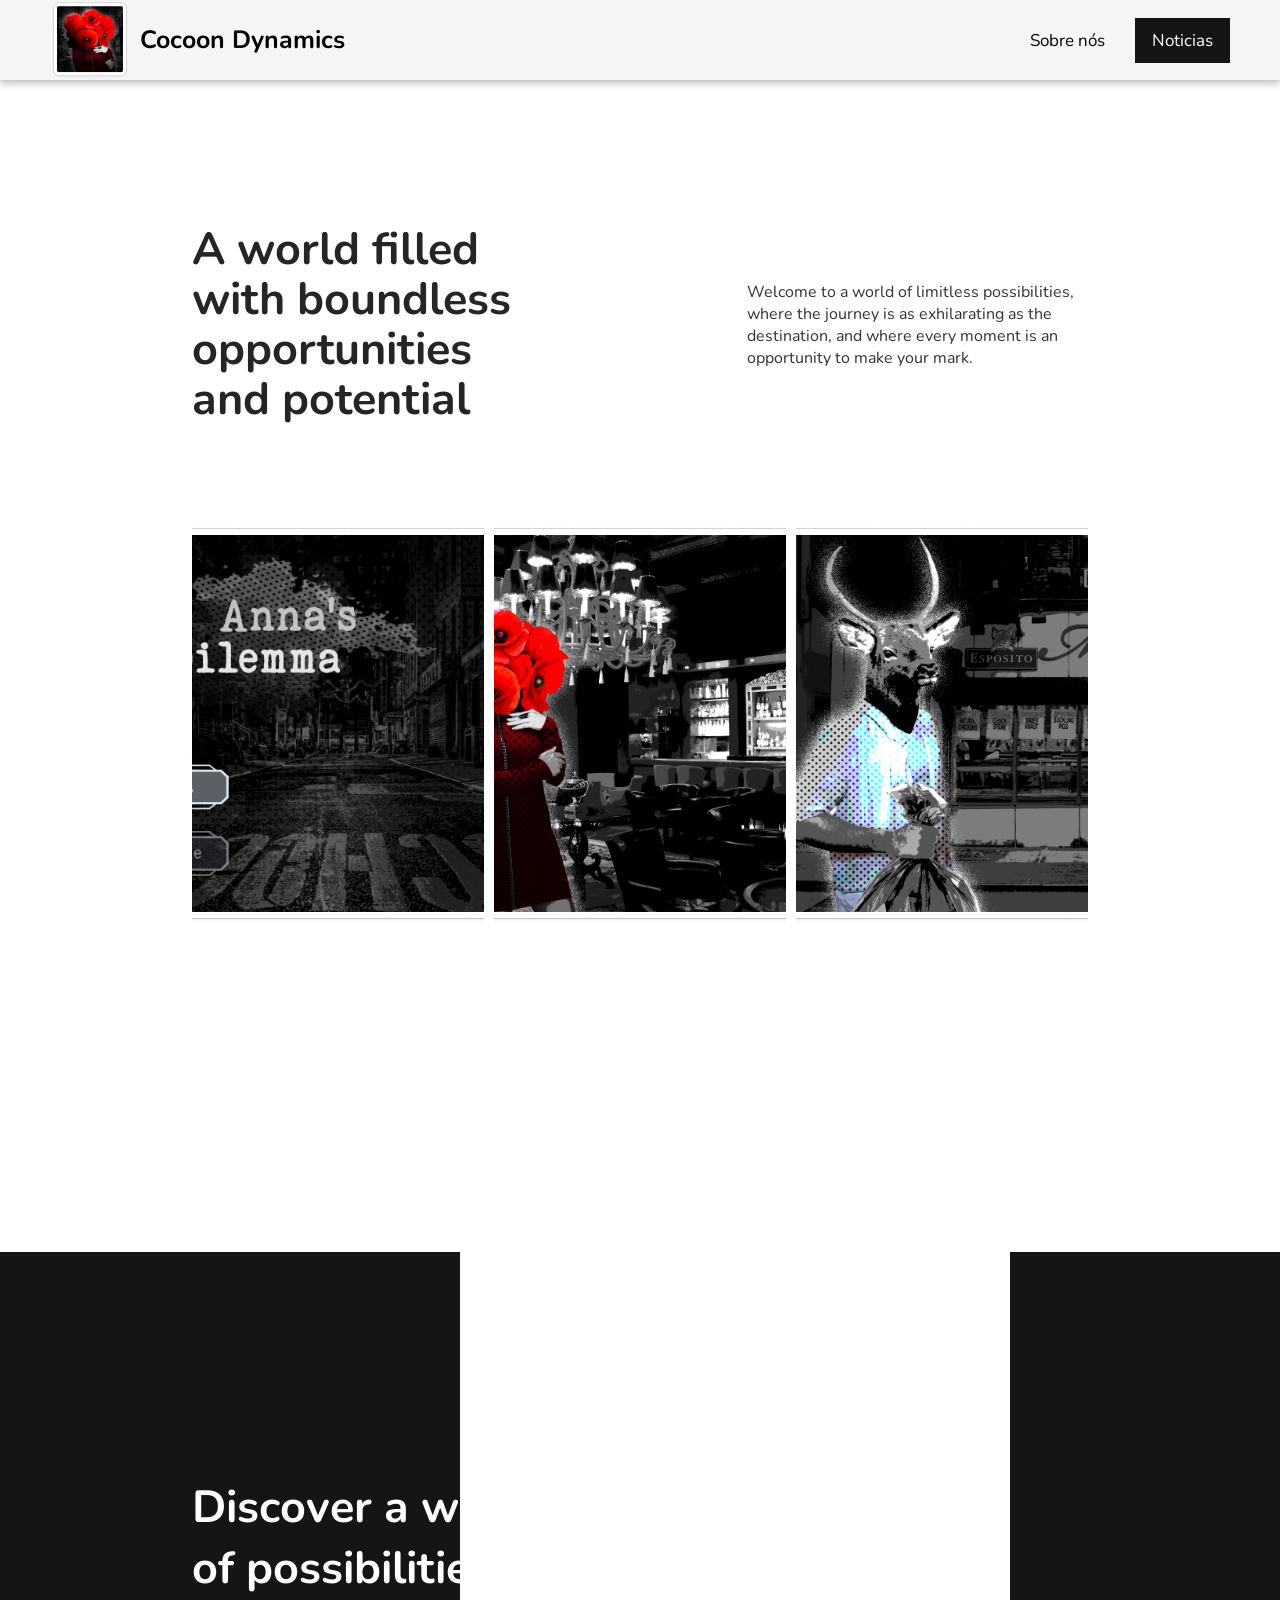
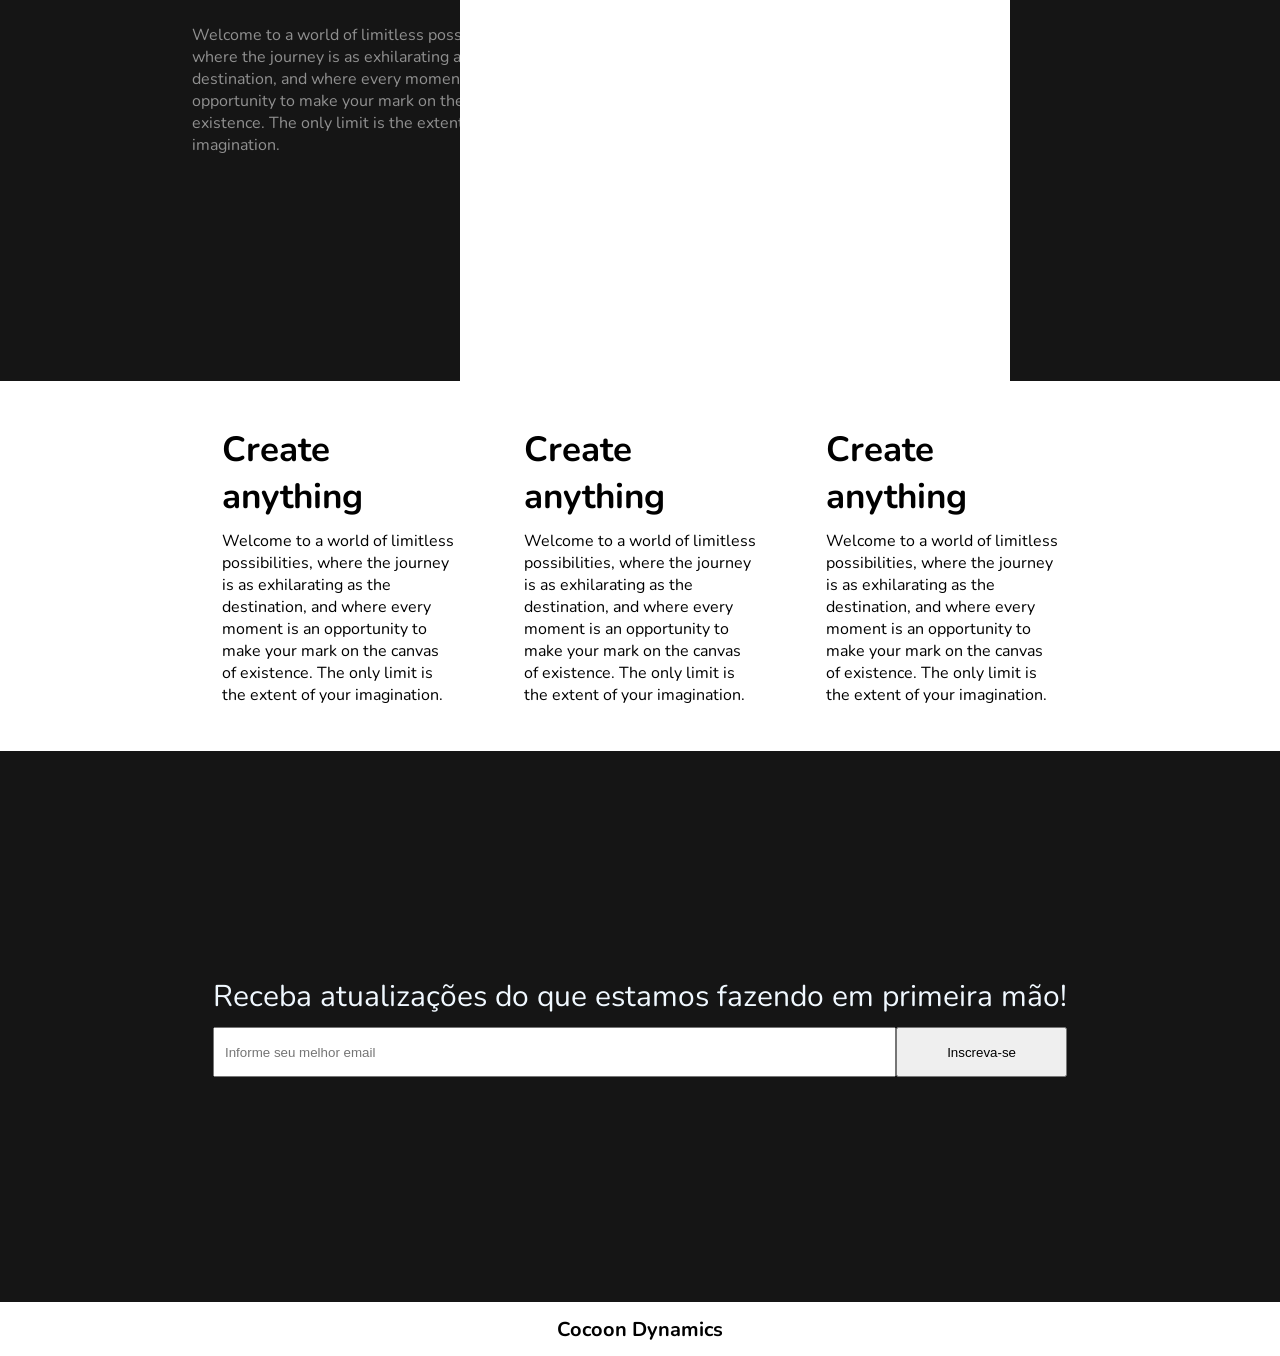
==== index.html @ f2ac5d4b "adicionando seções" ====
<!DOCTYPE html>
<html lang="pt-br">
<head>
    <meta charset="UTF-8">
    <meta name="viewport" content="width=device-width, initial-scale=1.0">
    <title>cocoon dynamics</title>
    <link rel="stylesheet" href="./assets/css/style.css">
</head>
<body>
    
    <nav class="menu">
        <div class="menu-content">
            <div class="content-logo">
                <img src="./assets/img/Startups (1).png" alt="">
                <a href="#intro"><h1 style="font-size: 2.5rem;">Cocoon Dynamics</h1></a>
            </div>

            <ul>
                <a href="#about"><li>Sobre nós</li></a>
                <a href="#news" class="bt-menu-contact"><li>Noticias</li></a>
            </ul>
        </div>
    </nav>

    <section id="intro" class="section main-bg">
        <div class="main-content">
            <div class="intro-text-content">
                <h2>A world filled with boundless opportunities and potential</h2>
                <p>Welcome to a world of limitless possibilities, where the journey is as exhilarating as the destination, and where every moment is an opportunity to make your mark.</p>
            </div>
            <div class="grid-intro">
                <div class="img-column">
                    <img src="./assets/img/Startups (2).png" alt="">
                </div>
                <div class="img-column">
                    <img src="./assets/img/Startups (3).png" alt="">
                </div>
                <div class="img-column">
                    <img src="./assets/img/Startups (4).png" alt="">
                </div>
            </div>
        </div>
    </section>

    <section id="about" class="section secondary-bg" style="position: relative;">
        <div class="main-content">
            <div class="grid-about">
                <div class="about-text">
                    <h2>Discover a world of possibilities</h2>
                    <p>Welcome to a world of limitless possibilities, where the journey is as exhilarating as the destination, and where every moment is an opportunity to make your mark on the canvas of existence. The only limit is the extent of your imagination.</p>
                </div>
                <div class="about-img">
                </div>
            </div>
        </div>
    </section>

    <section id="about2" class="section main-bg">
        <div class="content">
            <div class="grid-intro">
                <div>
                    <h3>Create anything</h3>
                    <p>Welcome to a world of limitless possibilities, where the journey is as exhilarating as the destination, and where every moment is an opportunity to make your mark on the canvas of existence. The only limit is the extent of your imagination.</p>
                </div>
                <div>
                    <h3>Create anything</h3>
                    <p>Welcome to a world of limitless possibilities, where the journey is as exhilarating as the destination, and where every moment is an opportunity to make your mark on the canvas of existence. The only limit is the extent of your imagination.</p>
                </div>
                <div>
                    <h3>Create anything</h3>
                    <p>Welcome to a world of limitless possibilities, where the journey is as exhilarating as the destination, and where every moment is an opportunity to make your mark on the canvas of existence. The only limit is the extent of your imagination.</p>
                </div>
            </div>
        </div>
    </section>

    <section id="news" class="section secondary-bg">
        <div class="main-content">
            <div class="news-content">
                <div>
                    <form action="#">
                        <label for="email">Receba atualizações do que estamos fazendo em primeira mão!</label>
                        <div>
                            <input type="email" name="email" id="email" placeholder="Informe seu melhor email">
                            <input type="submit" value="Inscreva-se">
                        </div>
                    </form>
                </div>
            </div>
        </div>
    </section>

    <footer class="footer">
        <div class="footer-content">
            <h3>Cocoon Dynamics</h3>
        </div>
    </footer>
</body>
</html>
---- assets/css/style.css ----
@import url('https://fonts.googleapis.com/css2?family=Nunito:ital,wght@0,200..1000;1,200..1000&display=swap');

* {
    margin: 0;
    padding: 0;
    box-sizing: border-box;
}

html {
    font-size: 62.5%;
    scroll-behavior: smooth;
}

li {
    list-style: none;
}

h1, h2, h3, p, li {
    font-family: "Nunito", sans-serif;
}

h1 {
    font-size: 5.5rem;
}

h2 {
    font-size: 4.5rem;
}

h3 {
    font-size: 3.5rem;;
}

p {
    font-size: 1.6rem;
}

a {
    color: inherit;
    text-decoration: none;
}

.menu {
    background: rgba(245, 245, 245, 0.97);
    position: fixed;
    width: 100%;
    box-shadow: 0 0 1rem 0.1rem rgb(155, 155, 155);
    z-index: 1;
}

.menu-content {
    display: flex;
    justify-content: space-between;
    align-items: center;
    padding: 4rem 5rem;
    height: 6rem;
    font-size: 2rem;
}

.menu-content ul {
    display: flex;
    justify-content: space-between;
    align-items: center;
    gap: 30px;
    font-size: 1.7rem;
}

.menu-content .bt-menu-contact {
    background: #151515;
    color: white;
    width: 9.5rem;
    height: 4.5rem;
    display: flex;
    justify-content: center;
    align-items: center;
}

.menu-content a {
    transition: ease-in-out 100ms;
}

.menu-content a:hover {
    opacity: 0.4;
}

.content-logo {
    display: flex;
    justify-content: center;
    align-items: center;
}

.content-logo img {
    position: absolute;
    left: 0;
    width: 18rem;
    height: auto;
    object-fit: cover;
}

.content-logo a {
    margin-left: 9rem;
}

.section {
    min-width: 100vh;
}

.main-content {
    max-width: 70%;
    margin: 0 auto;
    padding: 25vh 0;
}

.main-bg h1,
.main-bg h2,
.main-bg h3,
.main-bg p {
    color: black;
}

.secondary-bg {
    background: #151515;
}

.secondary-bg h1,
.secondary-bg h2,
.secondary-bg h3 {
    color: white;
}


.intro-text-content {
    display: flex;
    max-width: 100%;
    gap: 21%;
    align-items: center;
}

.intro-text-content h2 {
    max-width: 65rem;
    color: #252525;
    line-height: 5rem;
}

.intro-text-content p {
    padding-left: 2rem;
    max-width: 43rem;
    color: rgb(50, 50, 50);
}

.grid-intro {
    display: grid;
    grid-template-columns: 1fr 1fr 1fr;
    gap: 1rem;
}

.grid-intro .img-column {
    width: 100%;
    height: auto;
}

.grid-intro .img-column img {
    max-width: 100%;
    min-height: 60rem;
    max-height: 60rem;
    object-fit: cover;
}

.grid-about {
    gap: 21%;
    display: grid;
    grid-template-columns: 1fr 1fr;
    height: 100%;
}

.main-content {
    height: 100%;
}

.about-text p {
    padding-top: 2.5rem;
    color: #909090;
}

.about-img {
    background: #fff url('/landing-page/assets/img/Startups\ \(5\).png');
    background-position: -36rem -35rem;
    right: 27rem;
    top: 0;
    position: absolute;
    width: 55rem;
    height: 100%;
}

.about-img img {
    min-width: 100%;
    max-width: 100%;
    min-height: 100%;
    max-height: 100%;
    object-fit: cover;
}

.content {
    max-width: 70%;
    margin: 0 auto;
    padding: 5vh 0;
}

.content .grid-intro div {
    padding: 0 3rem;
}

.content .grid-intro div h3 {
    padding-bottom: 1rem;
}

.news-content {
    display: flex;
    flex-direction: column;
    align-items: center;
}

.news-content div {
    display: flex;
    flex-direction: column;
}

.news-content label {
    font-size: 3rem;
    color: aliceblue;
    font-family: "Nunito", sans-serif;
}

.news-content div div {
    display: flex;
    flex-direction: row;
    margin-top: 1rem;
}

.news-content div div input[type="submit"] {
    width: 20%;
    cursor: pointer;
}

.news-content input {
    width: 80%;
    height: 5rem;
    outline: none;
    padding: 0 1rem;
}

.footer {
    height: 6vh;
}

.footer-content {
    display: flex;
    justify-content: center;
    align-items: center;
    height: 100%;
}

.footer-content h3 {
    font-size: 2rem;
}
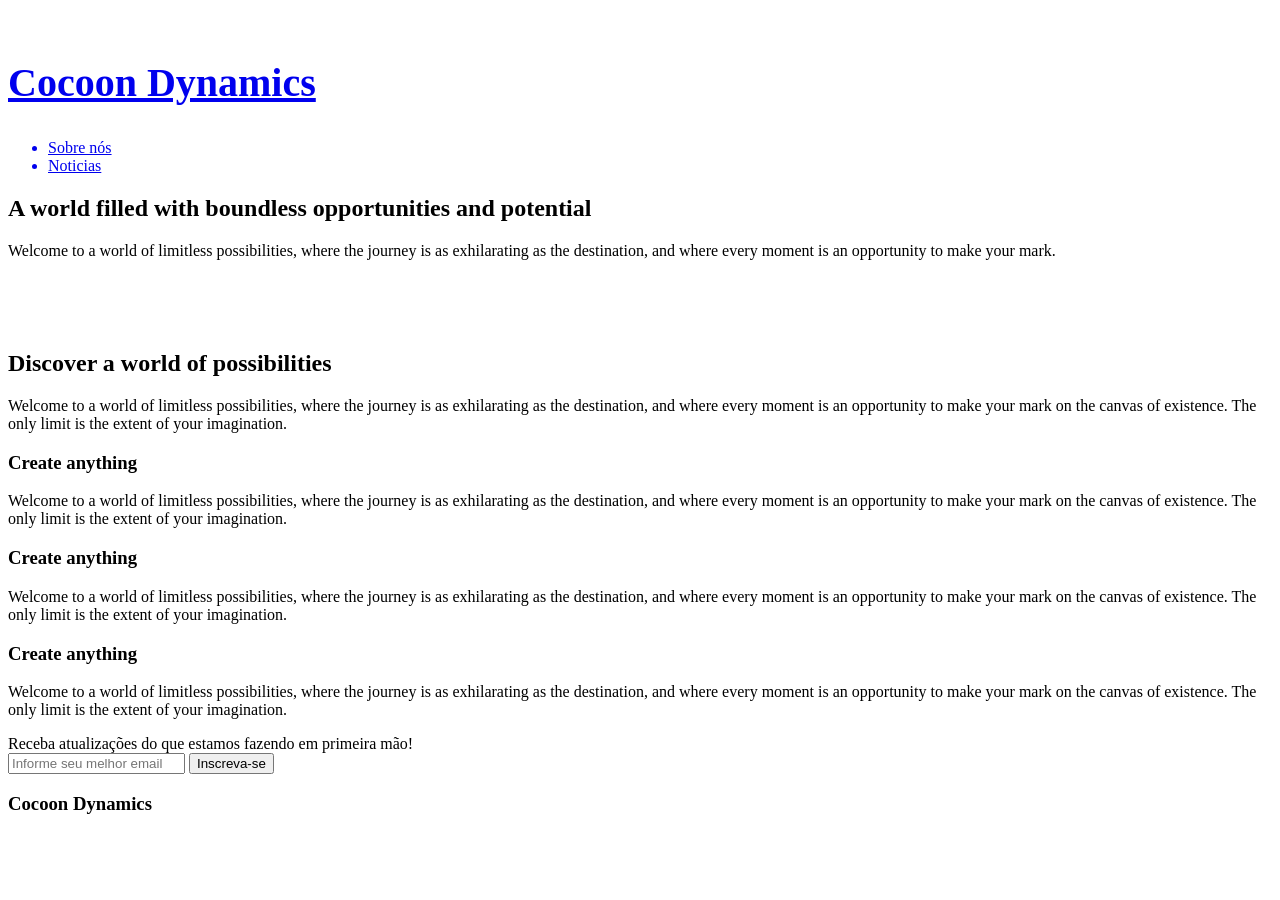
==== commit bfb9e33a: "alterando nomes possivelmentes resultantes de bug" ====
--- a/index.html
+++ b/index.html
@@ -4,14 +4,14 @@
     <meta charset="UTF-8">
     <meta name="viewport" content="width=device-width, initial-scale=1.0">
     <title>cocoon dynamics</title>
-    <link rel="stylesheet" href="./assets/css/style.css">
+    <link rel="stylesheet" href="/landing-page/assets/css/style.css">
 </head>
 <body>
     
     <nav class="menu">
         <div class="menu-content">
             <div class="content-logo">
-                <img src="./assets/img/Startups (1).png" alt="">
+                <img src="/landing-page/assets/img/Startups1.png" alt="">
                 <a href="#intro"><h1 style="font-size: 2.5rem;">Cocoon Dynamics</h1></a>
             </div>
 
@@ -30,13 +30,13 @@
             </div>
             <div class="grid-intro">
                 <div class="img-column">
-                    <img src="./assets/img/Startups (2).png" alt="">
+                    <img src="/landing-page/assets/img/Startups2.png" alt="">
                 </div>
                 <div class="img-column">
-                    <img src="./assets/img/Startups (3).png" alt="">
+                    <img src="/landing-page/assets/img/Startups3.png" alt="">
                 </div>
                 <div class="img-column">
-                    <img src="./assets/img/Startups (4).png" alt="">
+                    <img src="/landing-page/assets/img/Startups4.png" alt="">
                 </div>
             </div>
         </div>
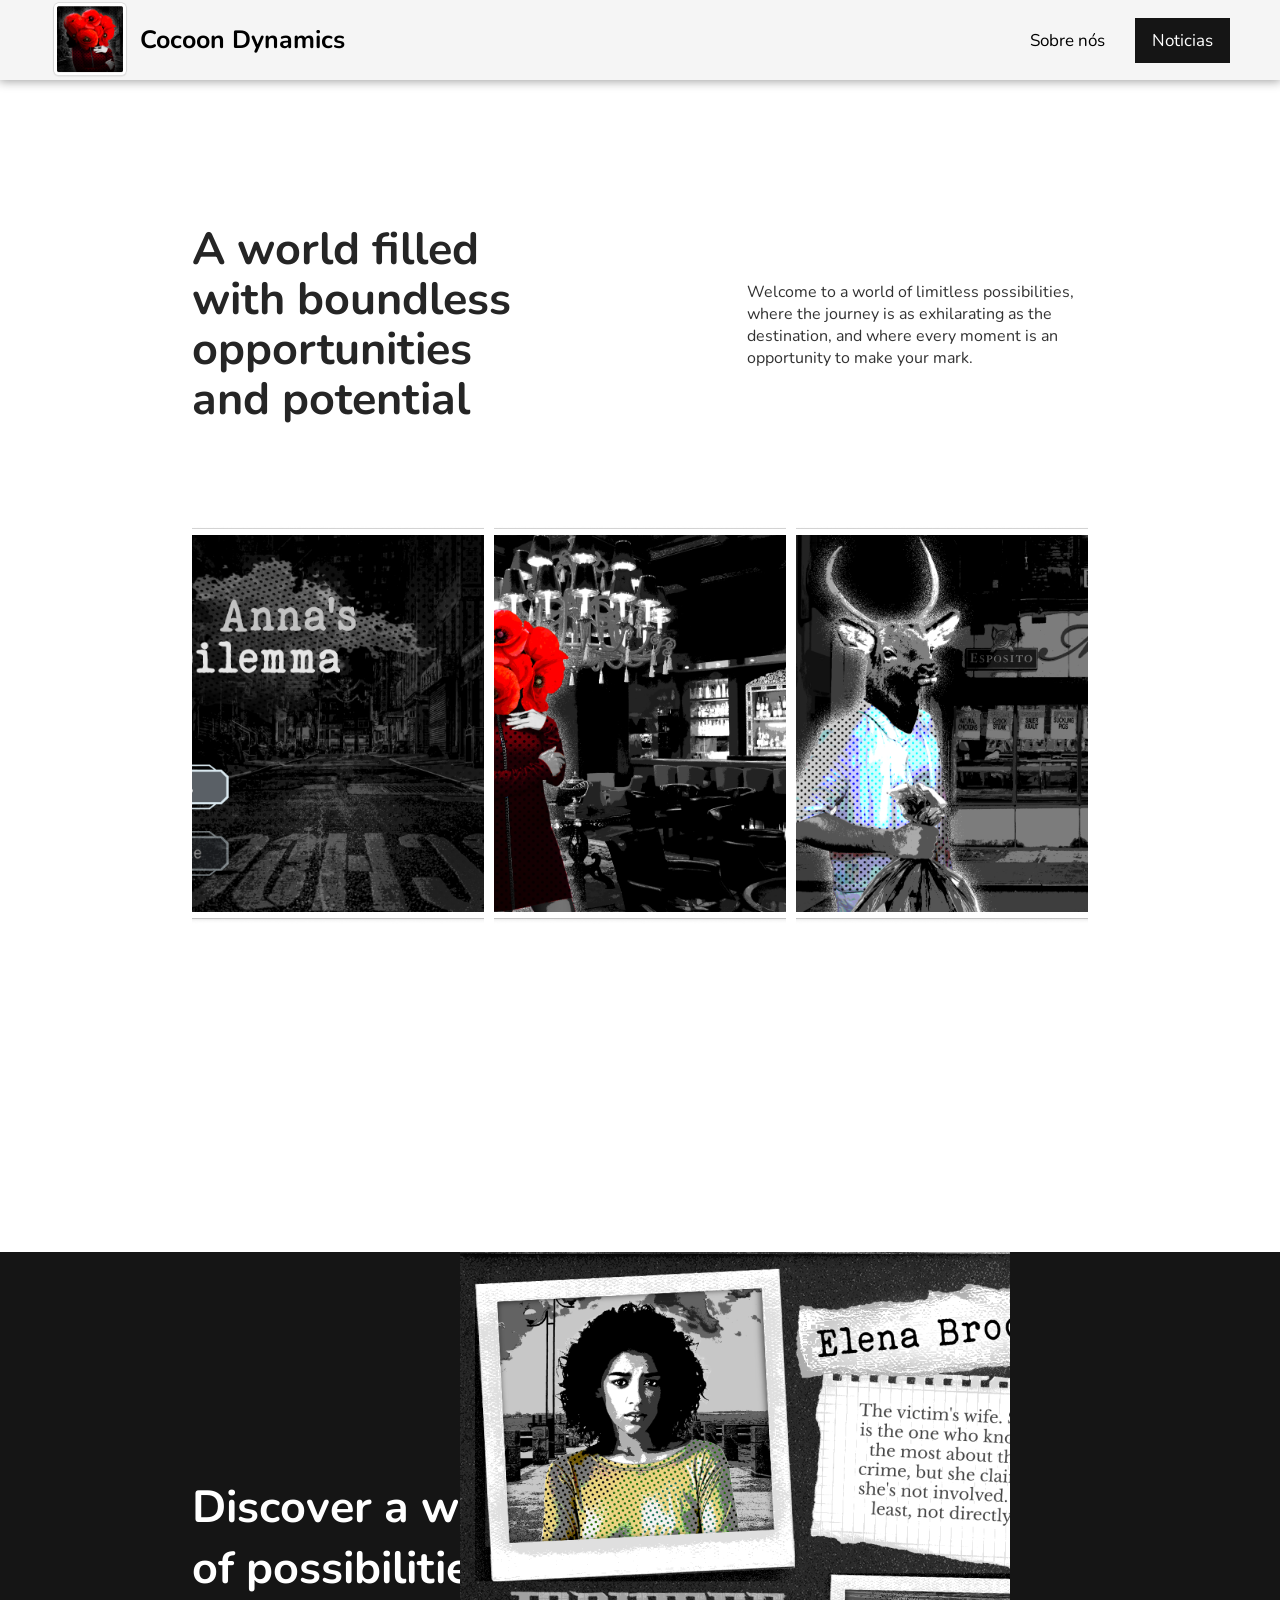
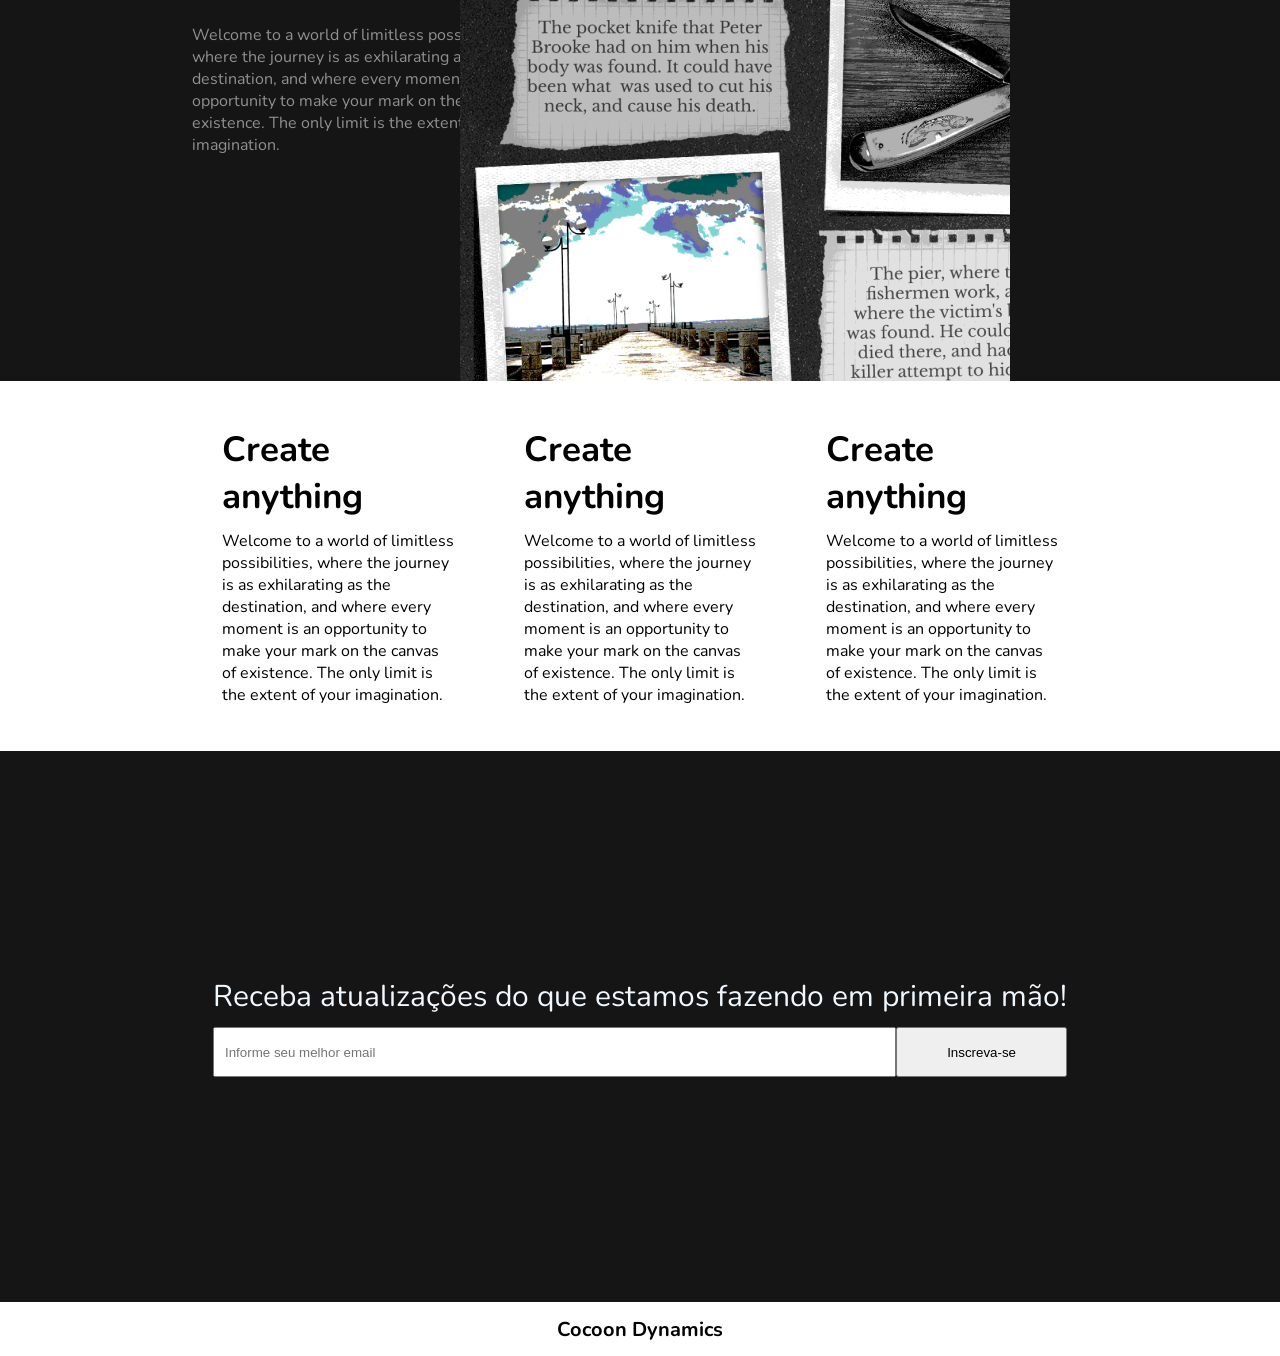
==== commit 56a71231: "ajustando nomes" ====
--- a/index.html
+++ b/index.html
@@ -4,14 +4,14 @@
     <meta charset="UTF-8">
     <meta name="viewport" content="width=device-width, initial-scale=1.0">
     <title>cocoon dynamics</title>
-    <link rel="stylesheet" href="/landing-page/assets/css/style.css">
+    <link rel="stylesheet" href="./assets/css/style.css">
 </head>
 <body>
     
     <nav class="menu">
         <div class="menu-content">
             <div class="content-logo">
-                <img src="/landing-page/assets/img/Startups1.png" alt="">
+                <img src="./assets/img/Startups1.png" alt="">
                 <a href="#intro"><h1 style="font-size: 2.5rem;">Cocoon Dynamics</h1></a>
             </div>
 
@@ -30,13 +30,13 @@
             </div>
             <div class="grid-intro">
                 <div class="img-column">
-                    <img src="/landing-page/assets/img/Startups2.png" alt="">
+                    <img src="./assets/img/Startups2.png" alt="">
                 </div>
                 <div class="img-column">
-                    <img src="/landing-page/assets/img/Startups3.png" alt="">
+                    <img src="./assets/img/Startups3.png" alt="">
                 </div>
                 <div class="img-column">
-                    <img src="/landing-page/assets/img/Startups4.png" alt="">
+                    <img src="./assets/img/Startups4.png" alt="">
                 </div>
             </div>
         </div>
--- a/assets/css/style.css
+++ b/assets/css/style.css
@@ -0,0 +1,265 @@
+@import url('https://fonts.googleapis.com/css2?family=Nunito:ital,wght@0,200..1000;1,200..1000&display=swap');
+
+* {
+    margin: 0;
+    padding: 0;
+    box-sizing: border-box;
+}
+
+html {
+    font-size: 62.5%;
+    scroll-behavior: smooth;
+}
+
+li {
+    list-style: none;
+}
+
+h1, h2, h3, p, li {
+    font-family: "Nunito", sans-serif;
+}
+
+h1 {
+    font-size: 5.5rem;
+}
+
+h2 {
+    font-size: 4.5rem;
+}
+
+h3 {
+    font-size: 3.5rem;;
+}
+
+p {
+    font-size: 1.6rem;
+}
+
+a {
+    color: inherit;
+    text-decoration: none;
+}
+
+.menu {
+    background: rgba(245, 245, 245, 0.97);
+    position: fixed;
+    width: 100%;
+    box-shadow: 0 0 1rem 0.1rem rgb(155, 155, 155);
+    z-index: 1;
+}
+
+.menu-content {
+    display: flex;
+    justify-content: space-between;
+    align-items: center;
+    padding: 4rem 5rem;
+    height: 6rem;
+    font-size: 2rem;
+}
+
+.menu-content ul {
+    display: flex;
+    justify-content: space-between;
+    align-items: center;
+    gap: 30px;
+    font-size: 1.7rem;
+}
+
+.menu-content .bt-menu-contact {
+    background: #151515;
+    color: white;
+    width: 9.5rem;
+    height: 4.5rem;
+    display: flex;
+    justify-content: center;
+    align-items: center;
+}
+
+.menu-content a {
+    transition: ease-in-out 100ms;
+}
+
+.menu-content a:hover {
+    opacity: 0.4;
+}
+
+.content-logo {
+    display: flex;
+    justify-content: center;
+    align-items: center;
+}
+
+.content-logo img {
+    position: absolute;
+    left: 0;
+    width: 18rem;
+    height: auto;
+    object-fit: cover;
+}
+
+.content-logo a {
+    margin-left: 9rem;
+}
+
+.section {
+    min-width: 100vh;
+}
+
+.main-content {
+    max-width: 70%;
+    margin: 0 auto;
+    padding: 25vh 0;
+}
+
+.main-bg h1,
+.main-bg h2,
+.main-bg h3,
+.main-bg p {
+    color: black;
+}
+
+.secondary-bg {
+    background: #151515;
+}
+
+.secondary-bg h1,
+.secondary-bg h2,
+.secondary-bg h3 {
+    color: white;
+}
+
+
+.intro-text-content {
+    display: flex;
+    max-width: 100%;
+    gap: 21%;
+    align-items: center;
+}
+
+.intro-text-content h2 {
+    max-width: 65rem;
+    color: #252525;
+    line-height: 5rem;
+}
+
+.intro-text-content p {
+    padding-left: 2rem;
+    max-width: 43rem;
+    color: rgb(50, 50, 50);
+}
+
+.grid-intro {
+    display: grid;
+    grid-template-columns: 1fr 1fr 1fr;
+    gap: 1rem;
+}
+
+.grid-intro .img-column {
+    width: 100%;
+    height: auto;
+}
+
+.grid-intro .img-column img {
+    max-width: 100%;
+    min-height: 60rem;
+    max-height: 60rem;
+    object-fit: cover;
+}
+
+.grid-about {
+    gap: 21%;
+    display: grid;
+    grid-template-columns: 1fr 1fr;
+    height: 100%;
+}
+
+.main-content {
+    height: 100%;
+}
+
+.about-text p {
+    padding-top: 2.5rem;
+    color: #909090;
+}
+
+.about-img {
+    background: #fff url('../img/Startups5.png');
+    background-position: -36rem -35rem;
+    right: 27rem;
+    top: 0;
+    position: absolute;
+    width: 55rem;
+    height: 100%;
+}
+
+.about-img img {
+    min-width: 100%;
+    max-width: 100%;
+    min-height: 100%;
+    max-height: 100%;
+    object-fit: cover;
+}
+
+.content {
+    max-width: 70%;
+    margin: 0 auto;
+    padding: 5vh 0;
+}
+
+.content .grid-intro div {
+    padding: 0 3rem;
+}
+
+.content .grid-intro div h3 {
+    padding-bottom: 1rem;
+}
+
+.news-content {
+    display: flex;
+    flex-direction: column;
+    align-items: center;
+}
+
+.news-content div {
+    display: flex;
+    flex-direction: column;
+}
+
+.news-content label {
+    font-size: 3rem;
+    color: aliceblue;
+    font-family: "Nunito", sans-serif;
+}
+
+.news-content div div {
+    display: flex;
+    flex-direction: row;
+    margin-top: 1rem;
+}
+
+.news-content div div input[type="submit"] {
+    width: 20%;
+    cursor: pointer;
+}
+
+.news-content input {
+    width: 80%;
+    height: 5rem;
+    outline: none;
+    padding: 0 1rem;
+}
+
+.footer {
+    height: 6vh;
+}
+
+.footer-content {
+    display: flex;
+    justify-content: center;
+    align-items: center;
+    height: 100%;
+}
+
+.footer-content h3 {
+    font-size: 2rem;
+}
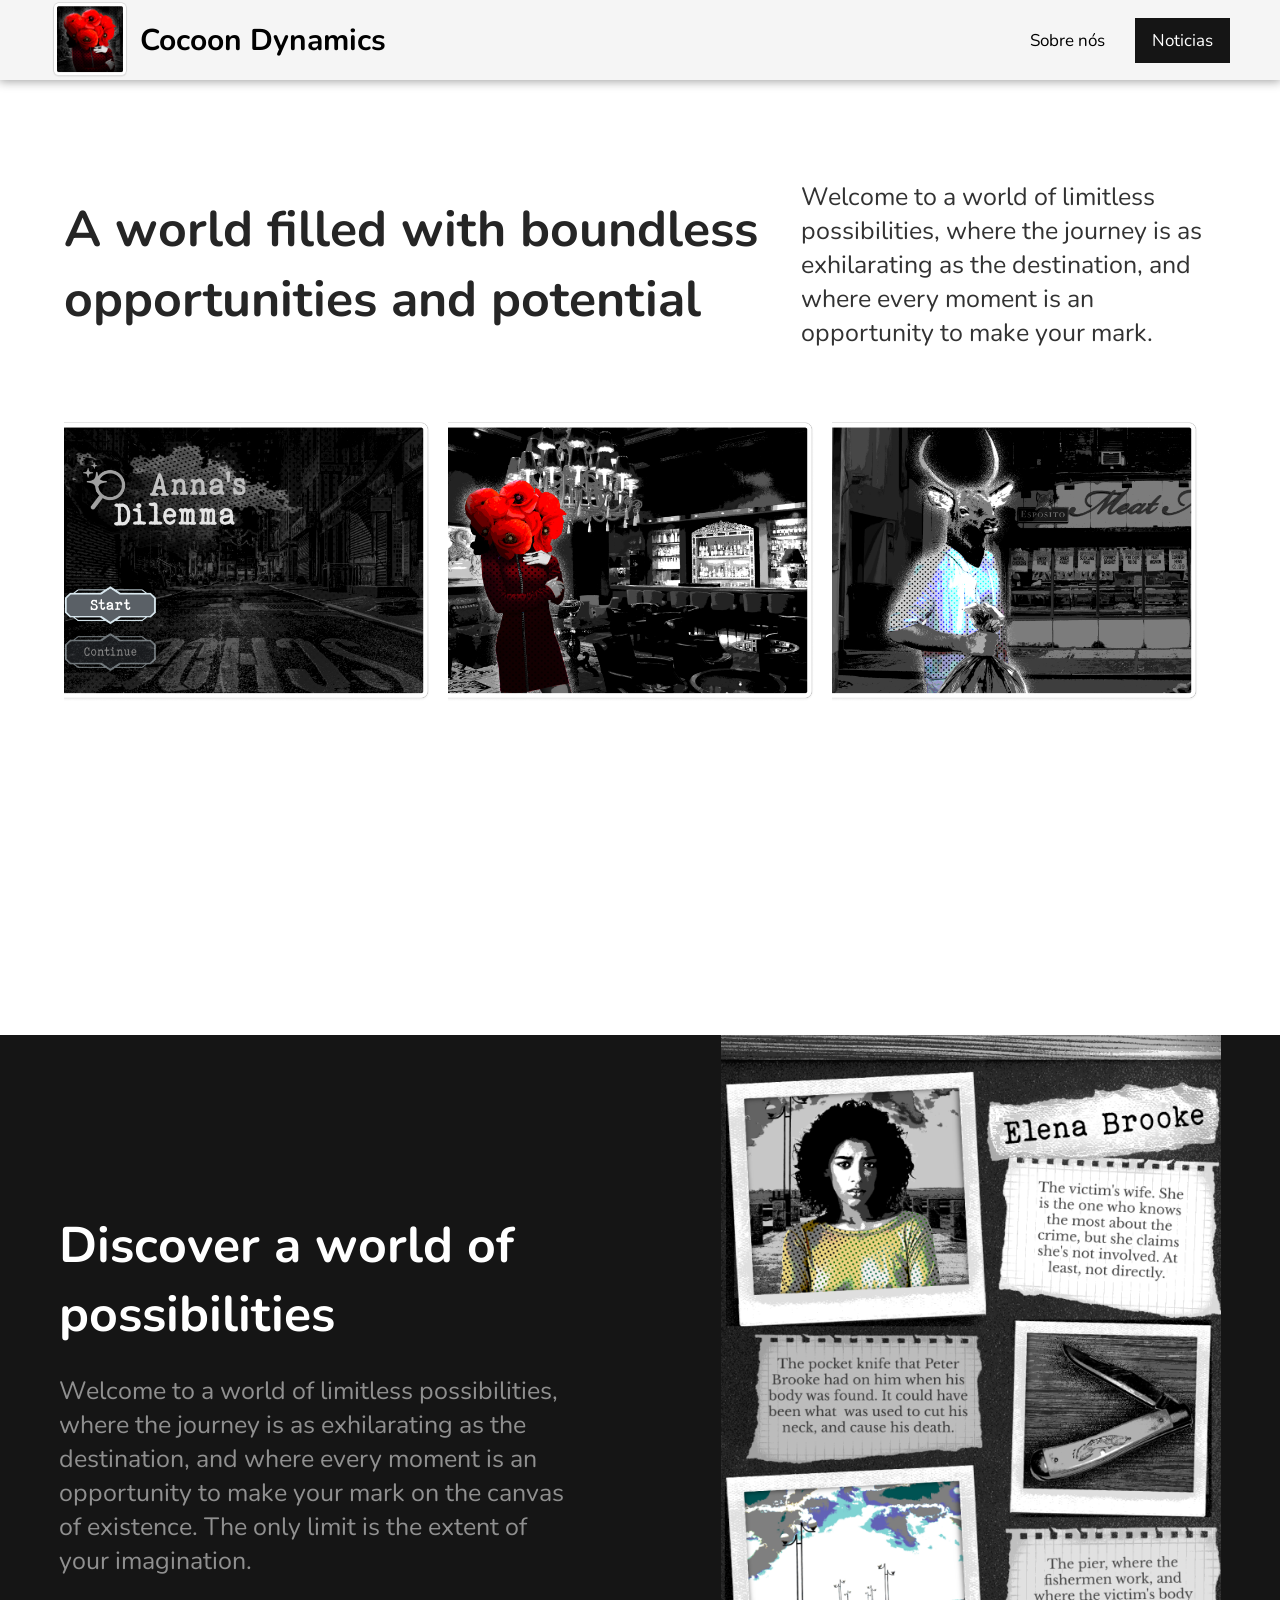
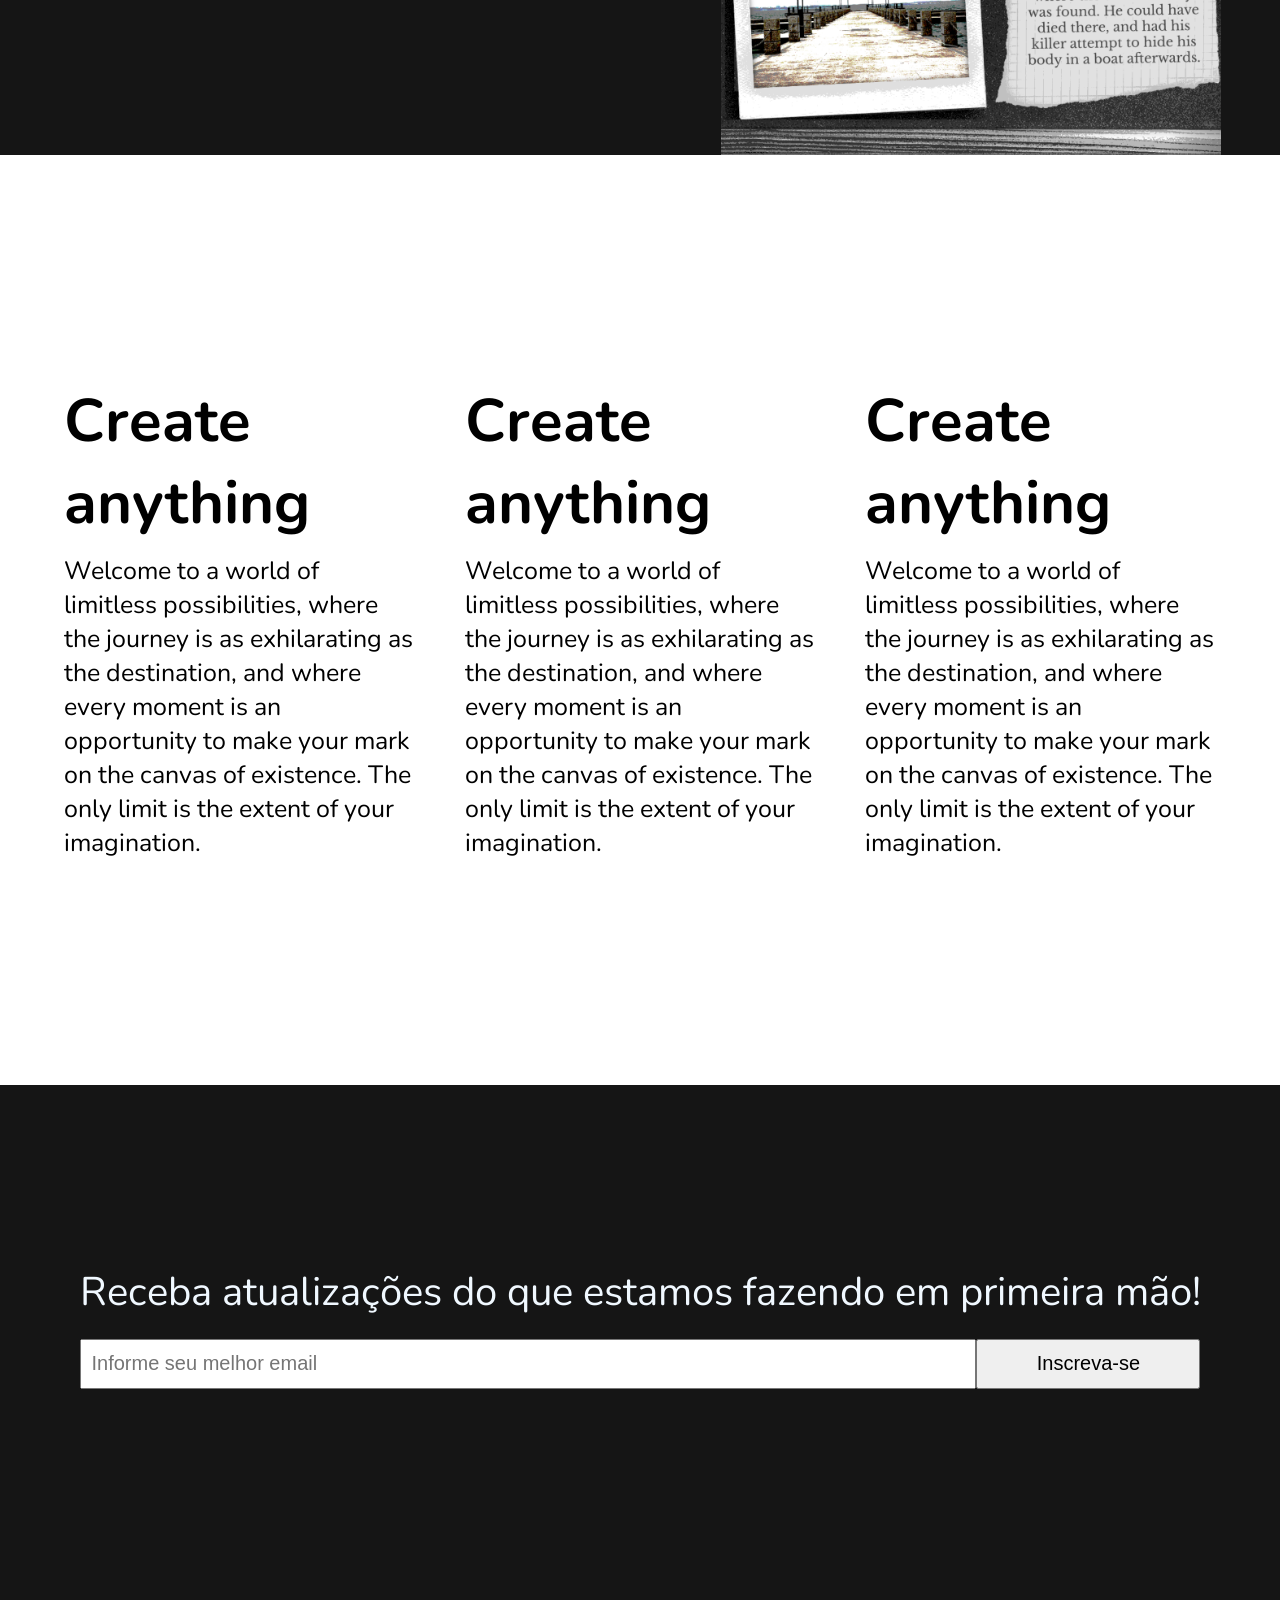
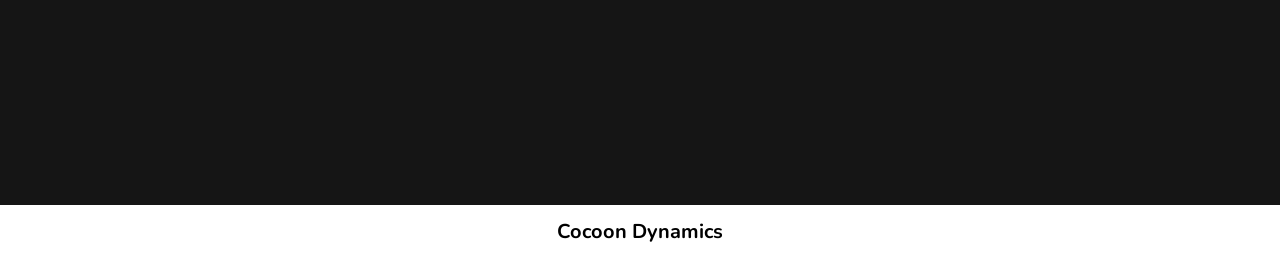
==== commit 600ea12c: "Deixando site responsivo" ====
--- a/index.html
+++ b/index.html
@@ -1,99 +1,134 @@
 <!DOCTYPE html>
 <html lang="pt-br">
-<head>
-    <meta charset="UTF-8">
-    <meta name="viewport" content="width=device-width, initial-scale=1.0">
+  <head>
+    <meta charset="UTF-8" />
+    <meta name="viewport" content="width=device-width, initial-scale=1.0"/>
     <title>cocoon dynamics</title>
-    <link rel="stylesheet" href="./assets/css/style.css">
-</head>
-<body>
-    
+    <link rel="stylesheet" href="./assets/css/style.css" />
+  </head>
+  <body>
     <nav class="menu">
-        <div class="menu-content">
-            <div class="content-logo">
-                <img src="./assets/img/Startups1.png" alt="">
-                <a href="#intro"><h1 style="font-size: 2.5rem;">Cocoon Dynamics</h1></a>
-            </div>
+      <div class="menu-content">
+        <div class="content-logo">
+          <img src="./assets/img/Startups1.png" alt="" />
+          <a href="#intro"><h1 style="font-size: 3rem">Cocoon Dynamics</h1></a>
+        </div>
 
-            <ul>
-                <a href="#about"><li>Sobre nós</li></a>
-                <a href="#news" class="bt-menu-contact"><li>Noticias</li></a>
-            </ul>
-        </div>
+        <ul>
+          <a href="#about"><li>Sobre nós</li></a>
+          <a href="#news" class="bt-menu-contact"><li>Noticias</li></a>
+        </ul>
+      </div>
     </nav>
 
     <section id="intro" class="section main-bg">
-        <div class="main-content">
-            <div class="intro-text-content">
-                <h2>A world filled with boundless opportunities and potential</h2>
-                <p>Welcome to a world of limitless possibilities, where the journey is as exhilarating as the destination, and where every moment is an opportunity to make your mark.</p>
-            </div>
-            <div class="grid-intro">
-                <div class="img-column">
-                    <img src="./assets/img/Startups2.png" alt="">
+      <div class="main-content">
+        <div class="intro-content">
+          <div class="intro-text-content">
+            <h2>A world filled with boundless opportunities and potential</h2>
+            <p>
+              Welcome to a world of limitless possibilities, where the journey
+              is as exhilarating as the destination, and where every moment is
+              an opportunity to make your mark.
+            </p>
+          </div>
+              <div class="img-column">
+                <div class="clearfix">
+                  <img src="./assets/img/Startups2.png" alt="" />
                 </div>
-                <div class="img-column">
-                    <img src="./assets/img/Startups3.png" alt="">
+                <div class="clearfix">
+                  <img src="./assets/img/Startups3.png" alt="" />
                 </div>
-                <div class="img-column">
-                    <img src="./assets/img/Startups4.png" alt="">
+                <div class="clearfix">
+                  <img src="./assets/img/Startups4.png" alt="" />
                 </div>
-            </div>
+              </div>
         </div>
+      </div>
+
     </section>
 
-    <section id="about" class="section secondary-bg" style="position: relative;">
-        <div class="main-content">
-            <div class="grid-about">
-                <div class="about-text">
-                    <h2>Discover a world of possibilities</h2>
-                    <p>Welcome to a world of limitless possibilities, where the journey is as exhilarating as the destination, and where every moment is an opportunity to make your mark on the canvas of existence. The only limit is the extent of your imagination.</p>
-                </div>
-                <div class="about-img">
-                </div>
-            </div>
+    <div id="about"></div>
+    <section
+      class="section secondary-bg about-section"
+      style="position: relative; margin-top: 8rem;"
+    >
+        <div class="content-about">
+          <div class="about-text">
+            <h2>Discover a world of possibilities</h2>
+            <p>
+              Welcome to a world of limitless possibilities, where the journey
+              is as exhilarating as the destination, and where every moment is
+              an opportunity to make your mark on the canvas of existence. The
+              only limit is the extent of your imagination.
+            </p>
+          </div>
+          <div class="about-img"></div>
         </div>
     </section>
 
     <section id="about2" class="section main-bg">
+      <div class="main-content">
         <div class="content">
-            <div class="grid-intro">
-                <div>
-                    <h3>Create anything</h3>
-                    <p>Welcome to a world of limitless possibilities, where the journey is as exhilarating as the destination, and where every moment is an opportunity to make your mark on the canvas of existence. The only limit is the extent of your imagination.</p>
-                </div>
-                <div>
-                    <h3>Create anything</h3>
-                    <p>Welcome to a world of limitless possibilities, where the journey is as exhilarating as the destination, and where every moment is an opportunity to make your mark on the canvas of existence. The only limit is the extent of your imagination.</p>
-                </div>
-                <div>
-                    <h3>Create anything</h3>
-                    <p>Welcome to a world of limitless possibilities, where the journey is as exhilarating as the destination, and where every moment is an opportunity to make your mark on the canvas of existence. The only limit is the extent of your imagination.</p>
-                </div>
+            <div>
+              <h3>Create anything</h3>
+              <p>
+                Welcome to a world of limitless possibilities, where the journey is
+                as exhilarating as the destination, and where every moment is an
+                opportunity to make your mark on the canvas of existence. The only
+                limit is the extent of your imagination.
+              </p>
+            </div>
+            <div>
+              <h3>Create anything</h3>
+              <p>
+                Welcome to a world of limitless possibilities, where the journey is
+                as exhilarating as the destination, and where every moment is an
+                opportunity to make your mark on the canvas of existence. The only
+                limit is the extent of your imagination.
+              </p>
+            </div>
+            <div>
+              <h3>Create anything</h3>
+              <p>
+                Welcome to a world of limitless possibilities, where the journey is
+                as exhilarating as the destination, and where every moment is an
+                opportunity to make your mark on the canvas of existence. The only
+                limit is the extent of your imagination.
+              </p>
             </div>
         </div>
+      </div>
     </section>
 
     <section id="news" class="section secondary-bg">
-        <div class="main-content">
-            <div class="news-content">
-                <div>
-                    <form action="#">
-                        <label for="email">Receba atualizações do que estamos fazendo em primeira mão!</label>
-                        <div>
-                            <input type="email" name="email" id="email" placeholder="Informe seu melhor email">
-                            <input type="submit" value="Inscreva-se">
-                        </div>
-                    </form>
-                </div>
-            </div>
+      <div class="main-content">
+        <div class="news-content">
+          <div>
+            <form action="#">
+              <label for="email"
+                >Receba atualizações do que estamos fazendo em primeira
+                mão!</label
+              >
+              <div>
+                <input
+                  type="email"
+                  name="email"
+                  id="email"
+                  placeholder="Informe seu melhor email"
+                />
+                <input type="submit" value="Inscreva-se" />
+              </div>
+            </form>
+          </div>
         </div>
+      </div>
     </section>
 
     <footer class="footer">
-        <div class="footer-content">
-            <h3>Cocoon Dynamics</h3>
-        </div>
+      <div class="footer-content">
+        <h3>Cocoon Dynamics</h3>
+      </div>
     </footer>
-</body>
-</html>+  </body>
+</html>
--- a/assets/css/style.css
+++ b/assets/css/style.css
@@ -24,15 +24,15 @@
 }
 
 h2 {
-    font-size: 4.5rem;
+    font-size: 5rem;
 }
 
 h3 {
-    font-size: 3.5rem;;
+    font-size: 6rem;;
 }
 
 p {
-    font-size: 1.6rem;
+    font-size: 2.5rem;
 }
 
 a {
@@ -102,13 +102,14 @@
 }
 
 .section {
-    min-width: 100vh;
+    min-height: 80vh;
 }
 
 .main-content {
-    max-width: 70%;
+    max-width: 90%;
     margin: 0 auto;
-    padding: 25vh 0;
+    padding: 20vh 0;
+    min-height: 70vh;
 }
 
 .main-bg h1,
@@ -128,23 +129,21 @@
     color: white;
 }
 
-
 .intro-text-content {
     display: flex;
     max-width: 100%;
-    gap: 21%;
-    align-items: center;
+    align-items: center;
+    justify-content: space-between;
 }
 
 .intro-text-content h2 {
-    max-width: 65rem;
+    max-width: 70%;
     color: #252525;
-    line-height: 5rem;
+    line-height: 7rem;
 }
 
 .intro-text-content p {
-    padding-left: 2rem;
-    max-width: 43rem;
+    max-width: 36%;
     color: rgb(50, 50, 50);
 }
 
@@ -152,18 +151,32 @@
     display: grid;
     grid-template-columns: 1fr 1fr 1fr;
     gap: 1rem;
-}
-
-.grid-intro .img-column {
-    width: 100%;
-    height: auto;
+    max-height: 50rem;
+    max-width: 100%;
+}
+
+.img-column {
+    max-width: 100%;
+    display: flex;
+}
+
+.img-column div {
+    max-width: calc(100% / 3);
+}
+
+.img-column div img {
+    max-width: 140%;
+    object-fit: cover;
+    object-position: -10rem;
 }
 
 .grid-intro .img-column img {
-    max-width: 100%;
-    min-height: 60rem;
-    max-height: 60rem;
+
+    max-width: 100%;
+    min-width: 90rem;
+    max-height: 100%;
     object-fit: cover;
+    overflow-x: hidden;
 }
 
 .grid-about {
@@ -173,8 +186,13 @@
     height: 100%;
 }
 
-.main-content {
-    height: 100%;
+.content {
+    display: flex;
+    gap: 5rem;
+}
+
+.about-text {
+    max-width: 40%;
 }
 
 .about-text p {
@@ -182,28 +200,30 @@
     color: #909090;
 }
 
+.content-about {
+    height: 80vh;
+    display: flex;
+    flex-direction: row;
+    justify-content: center;
+    align-items: center;
+    gap: 15rem;
+}
+
 .about-img {
     background: #fff url('../img/Startups5.png');
-    background-position: -36rem -35rem;
-    right: 27rem;
-    top: 0;
-    position: absolute;
-    width: 55rem;
+    background-position: 128rem center;
+    background-size: 158rem;
+    width: 50rem;
     height: 100%;
 }
 
-.about-img img {
-    min-width: 100%;
-    max-width: 100%;
-    min-height: 100%;
-    max-height: 100%;
-    object-fit: cover;
-}
-
 .content {
-    max-width: 70%;
-    margin: 0 auto;
+    max-width: 100%;
     padding: 5vh 0;
+}
+
+.content div h3 {
+    margin-bottom: 1rem;
 }
 
 .content .grid-intro div {
@@ -215,9 +235,11 @@
 }
 
 .news-content {
+    min-height: 90%;
     display: flex;
     flex-direction: column;
     align-items: center;
+    justify-content: center;
 }
 
 .news-content div {
@@ -226,7 +248,7 @@
 }
 
 .news-content label {
-    font-size: 3rem;
+    font-size: 4rem;
     color: aliceblue;
     font-family: "Nunito", sans-serif;
 }
@@ -234,7 +256,7 @@
 .news-content div div {
     display: flex;
     flex-direction: row;
-    margin-top: 1rem;
+    margin-top: 2rem;
 }
 
 .news-content div div input[type="submit"] {
@@ -247,9 +269,11 @@
     height: 5rem;
     outline: none;
     padding: 0 1rem;
+    font-size: 2rem;
 }
 
 .footer {
+    max-width: 100vw;
     height: 6vh;
 }
 
@@ -258,8 +282,117 @@
     justify-content: center;
     align-items: center;
     height: 100%;
+    width: 100%;
 }
 
 .footer-content h3 {
     font-size: 2rem;
+}
+
+@media (max-width: 800px) {
+
+    h2 {
+        font-size: 4rem;
+    }
+
+    h3 {
+        font-size: 4rem;
+    }
+
+    p {
+        font-size: 1.6rem;
+    }
+
+    .menu-content {
+        padding: 4rem 1rem;
+        gap: 2rem;
+    }
+
+    .menu-content a h1 {
+        font-size: 1.5rem !important;
+    }
+
+    .menu-content a li {
+        font-size: 1.2rem;
+    }
+
+    .content-logo img {
+        width: 10rem;
+    }
+
+    #intro .main-content {
+        padding: 0;
+        padding-top: 15vh;
+    }
+
+    .main-content {
+        padding: 5vh 0;
+    }
+    
+    .intro-text-content {
+        flex-direction: column;
+    }
+
+    .intro-text-content h2 {
+        line-height: normal;
+        font-size: 3.5rem;
+        max-width: 100%;
+        margin-bottom: 1rem;
+    }
+
+    .intro-text-content p {
+        max-width: 100%;
+    }
+
+    .intro-content {
+        display: flex;
+        flex-direction: column;
+        justify-content: center;
+    }
+
+    .img-column {
+        flex-direction: column;
+    }
+
+    .img-column .clearfix {
+        max-width: 100%;
+    }
+    
+    .img-column .clearfix img {
+        max-width: 100%;
+        object-position: center;
+    }
+
+    .content-about {
+        flex-direction: column;
+        gap: 0;
+        padding: 5vh 5vw;
+    }
+
+    .about-text {
+        min-width: 100%;
+        padding-bottom: 3rem;
+    }
+
+    .about-img {
+        background-size: 90rem;
+        background-position: 75rem 55rem;
+        max-width: 100%;
+    }
+
+    .content {
+        flex-direction: column;
+    }
+
+    .news-content {
+        min-height: 60vh;
+    }
+
+    .news-content label {
+        font-size: 2rem;
+    }
+
+    .news-content input {
+        font-size: 1rem;
+    }
 }
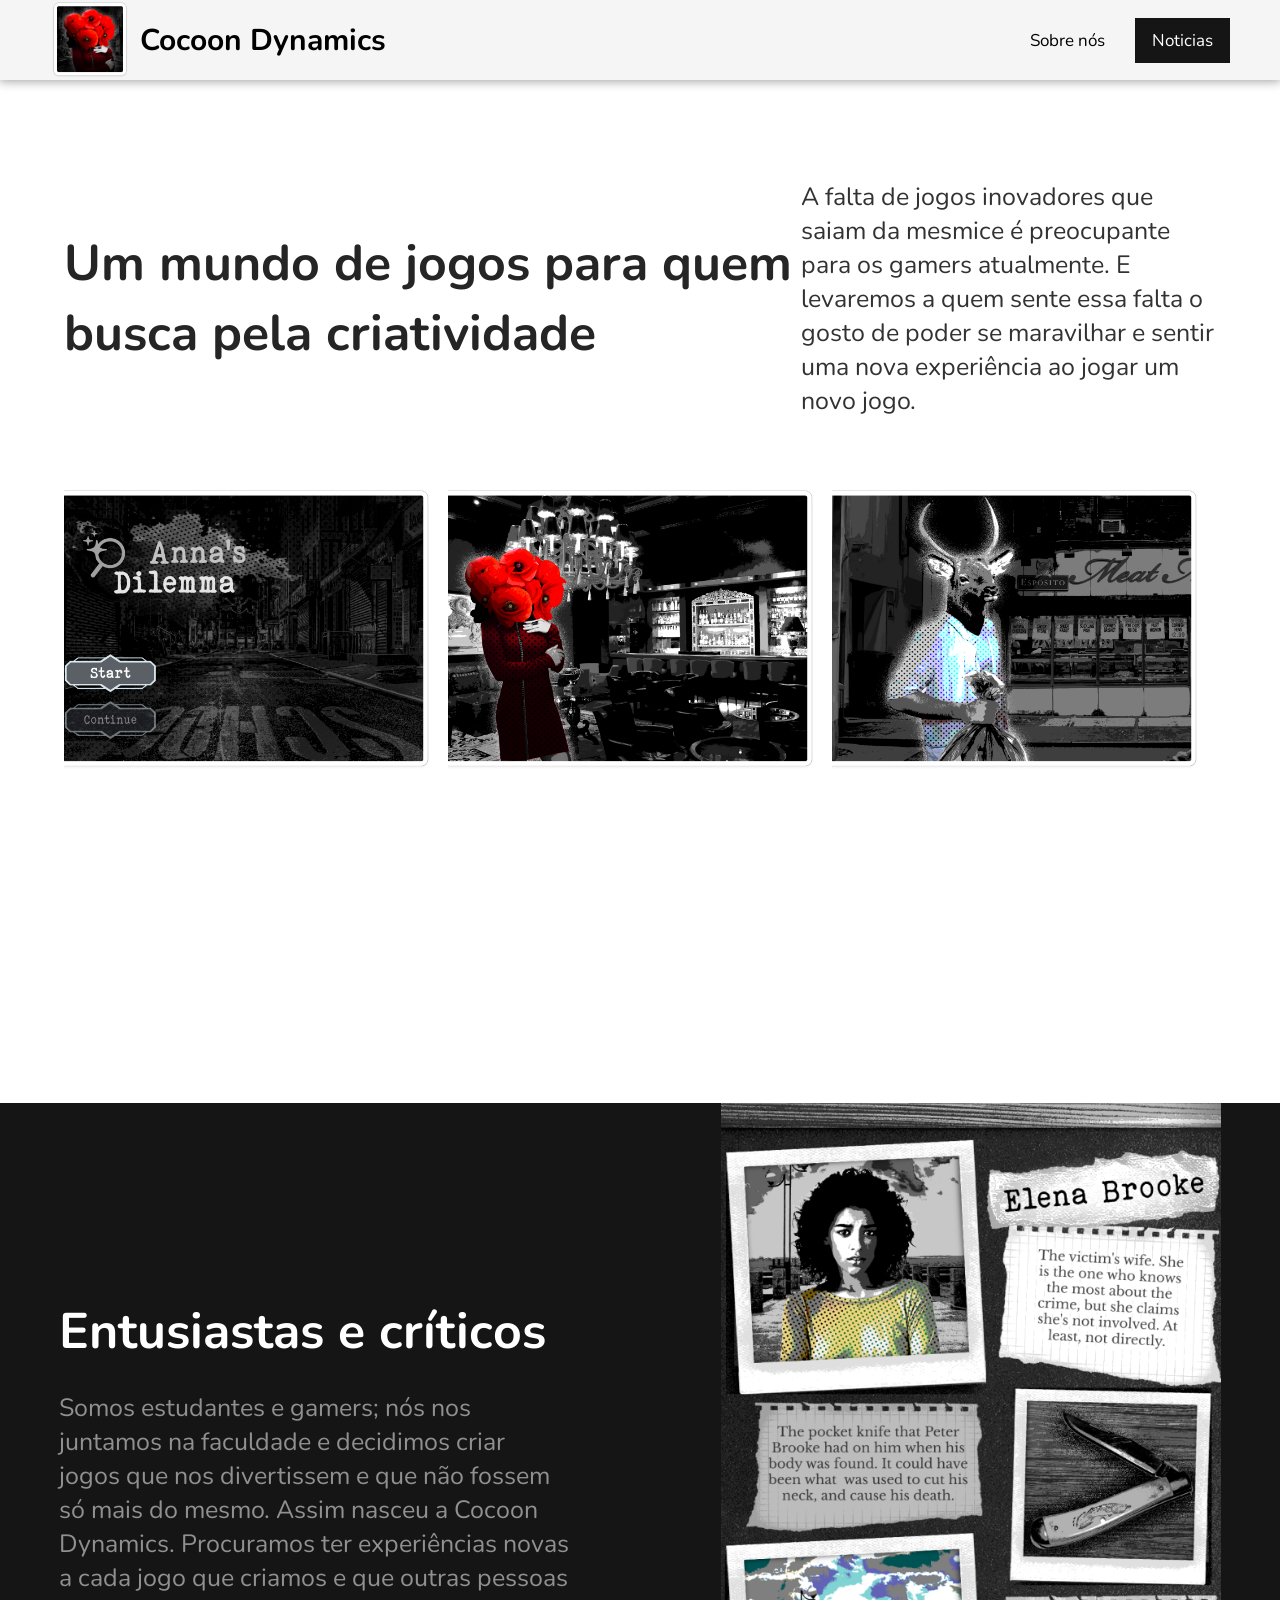
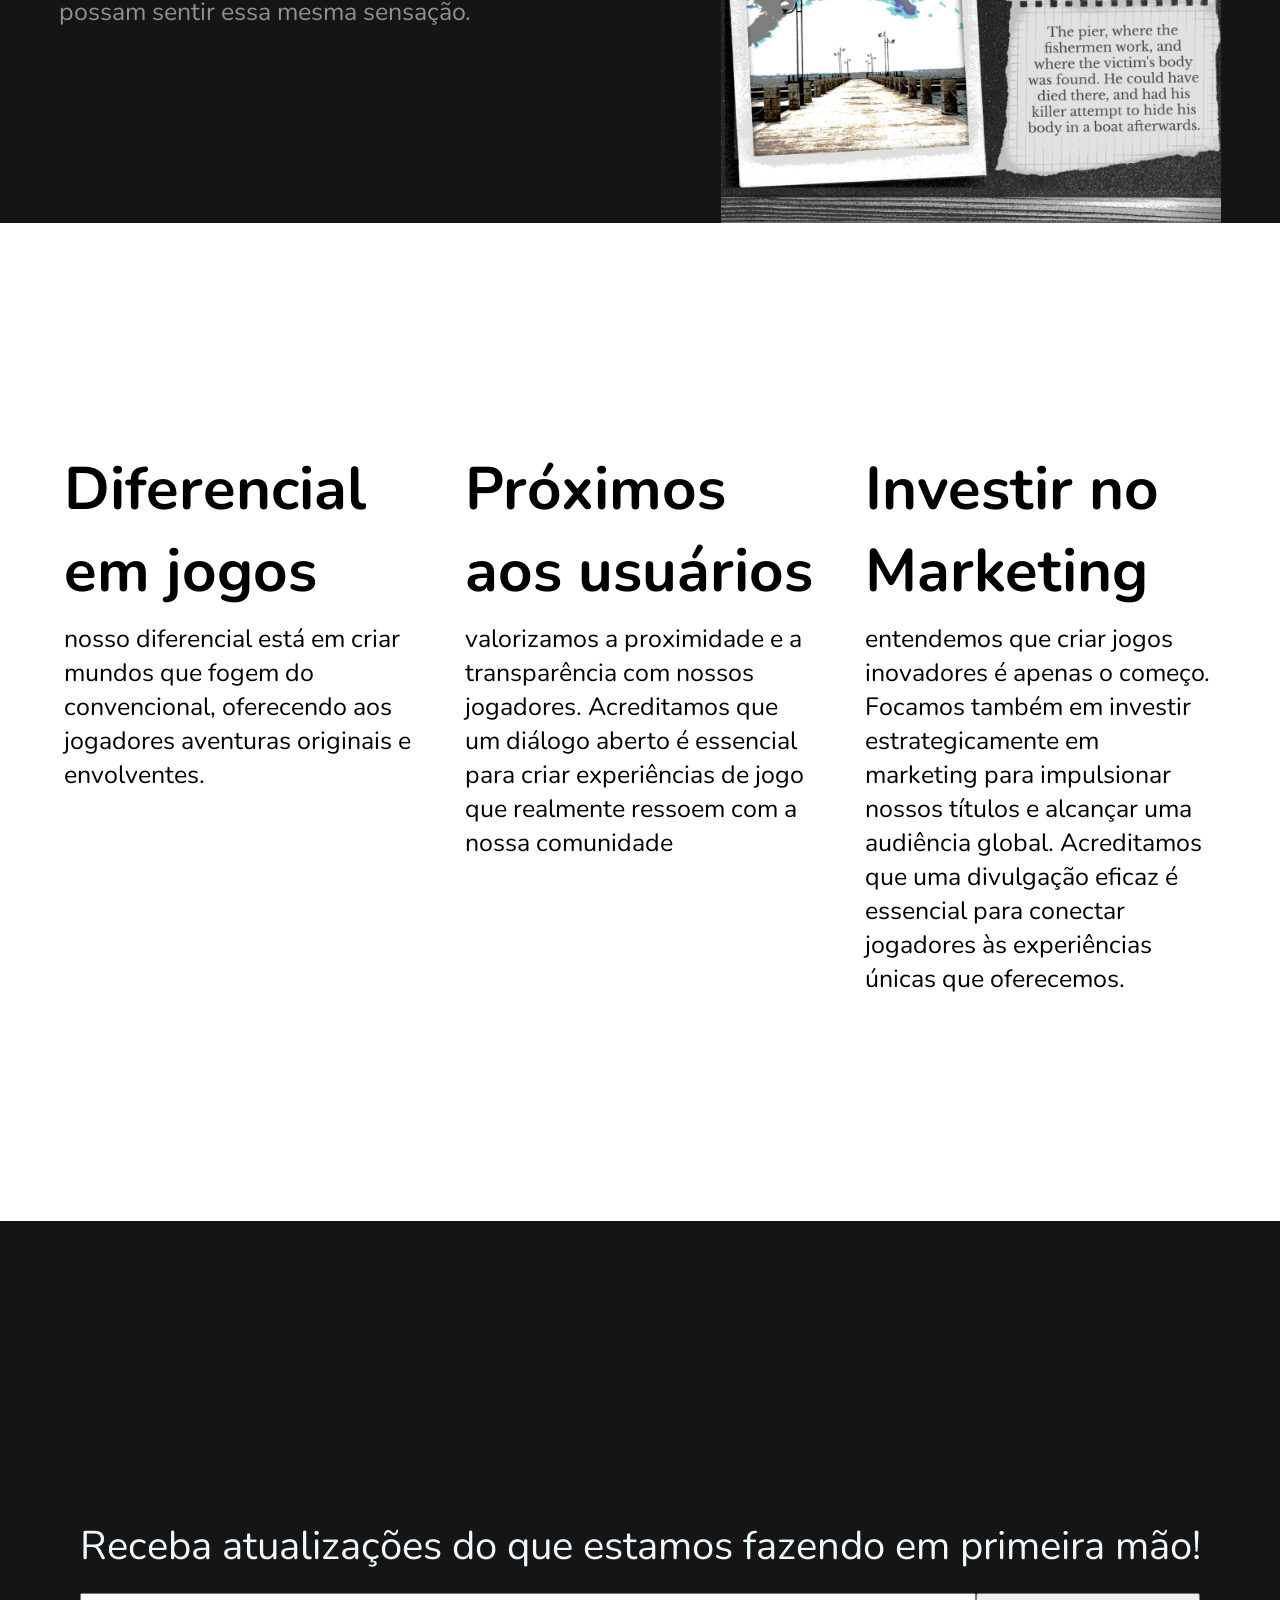
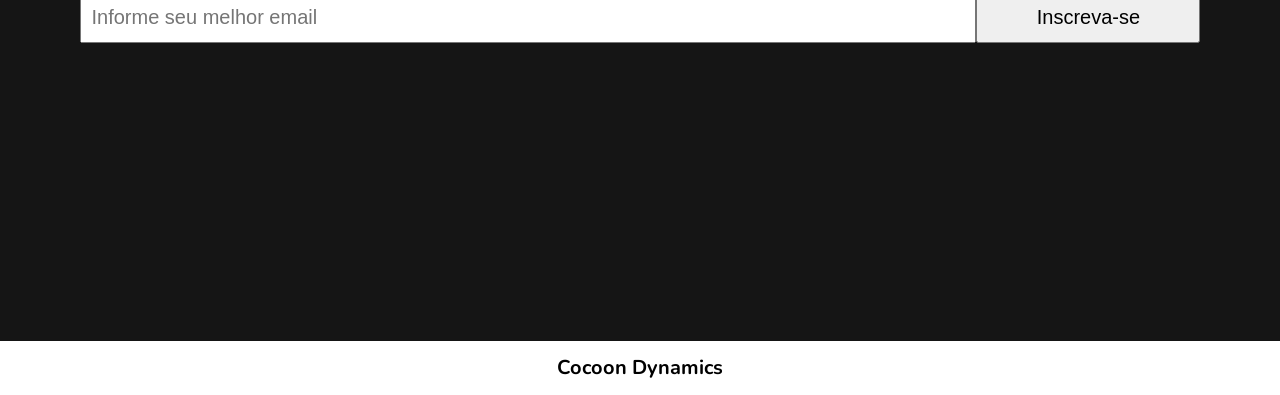
==== commit 59e51bbf: "Alterando textos da pagina" ====
--- a/index.html
+++ b/index.html
@@ -25,11 +25,9 @@
       <div class="main-content">
         <div class="intro-content">
           <div class="intro-text-content">
-            <h2>A world filled with boundless opportunities and potential</h2>
+            <h2>Um mundo de jogos para quem busca pela criatividade</h2>
             <p>
-              Welcome to a world of limitless possibilities, where the journey
-              is as exhilarating as the destination, and where every moment is
-              an opportunity to make your mark.
+              A falta de jogos inovadores que saiam da mesmice é preocupante para os gamers atualmente. E levaremos a quem sente essa falta o gosto de poder se maravilhar e sentir uma nova experiência ao jogar um novo jogo.
             </p>
           </div>
               <div class="img-column">
@@ -55,12 +53,9 @@
     >
         <div class="content-about">
           <div class="about-text">
-            <h2>Discover a world of possibilities</h2>
+            <h2>Entusiastas e críticos</h2>
             <p>
-              Welcome to a world of limitless possibilities, where the journey
-              is as exhilarating as the destination, and where every moment is
-              an opportunity to make your mark on the canvas of existence. The
-              only limit is the extent of your imagination.
+              Somos estudantes e gamers; nós nos juntamos na faculdade e decidimos criar jogos que nos divertissem e que não fossem só mais do mesmo. Assim nasceu a Cocoon Dynamics. Procuramos ter experiências novas a cada jogo que criamos e que outras pessoas possam sentir essa mesma sensação.
             </p>
           </div>
           <div class="about-img"></div>
@@ -70,31 +65,22 @@
     <section id="about2" class="section main-bg">
       <div class="main-content">
         <div class="content">
-            <div>
-              <h3>Create anything</h3>
+            <div style="flex: 1;">
+              <h3>Diferencial em jogos</h3>
               <p>
-                Welcome to a world of limitless possibilities, where the journey is
-                as exhilarating as the destination, and where every moment is an
-                opportunity to make your mark on the canvas of existence. The only
-                limit is the extent of your imagination.
+                nosso diferencial está em criar mundos que fogem do convencional, oferecendo aos jogadores aventuras originais e envolventes.
               </p>
             </div>
-            <div>
-              <h3>Create anything</h3>
+            <div style="flex: 1;">
+              <h3>Próximos aos usuários</h3>
               <p>
-                Welcome to a world of limitless possibilities, where the journey is
-                as exhilarating as the destination, and where every moment is an
-                opportunity to make your mark on the canvas of existence. The only
-                limit is the extent of your imagination.
+                valorizamos a proximidade e a transparência com nossos jogadores. Acreditamos que um diálogo aberto é essencial para criar experiências de jogo que realmente ressoem com a nossa comunidade
               </p>
             </div>
-            <div>
-              <h3>Create anything</h3>
+            <div style="flex: 1;">
+              <h3>Investir no Marketing</h3>
               <p>
-                Welcome to a world of limitless possibilities, where the journey is
-                as exhilarating as the destination, and where every moment is an
-                opportunity to make your mark on the canvas of existence. The only
-                limit is the extent of your imagination.
+                entendemos que criar jogos inovadores é apenas o começo. Focamos também em investir estrategicamente em marketing para impulsionar nossos títulos e alcançar uma audiência global. Acreditamos que uma divulgação eficaz é essencial para conectar jogadores às experiências únicas que oferecemos.
               </p>
             </div>
         </div>
--- a/assets/css/style.css
+++ b/assets/css/style.css
@@ -235,7 +235,7 @@
 }
 
 .news-content {
-    min-height: 90%;
+    min-height: 40vh;
     display: flex;
     flex-direction: column;
     align-items: center;
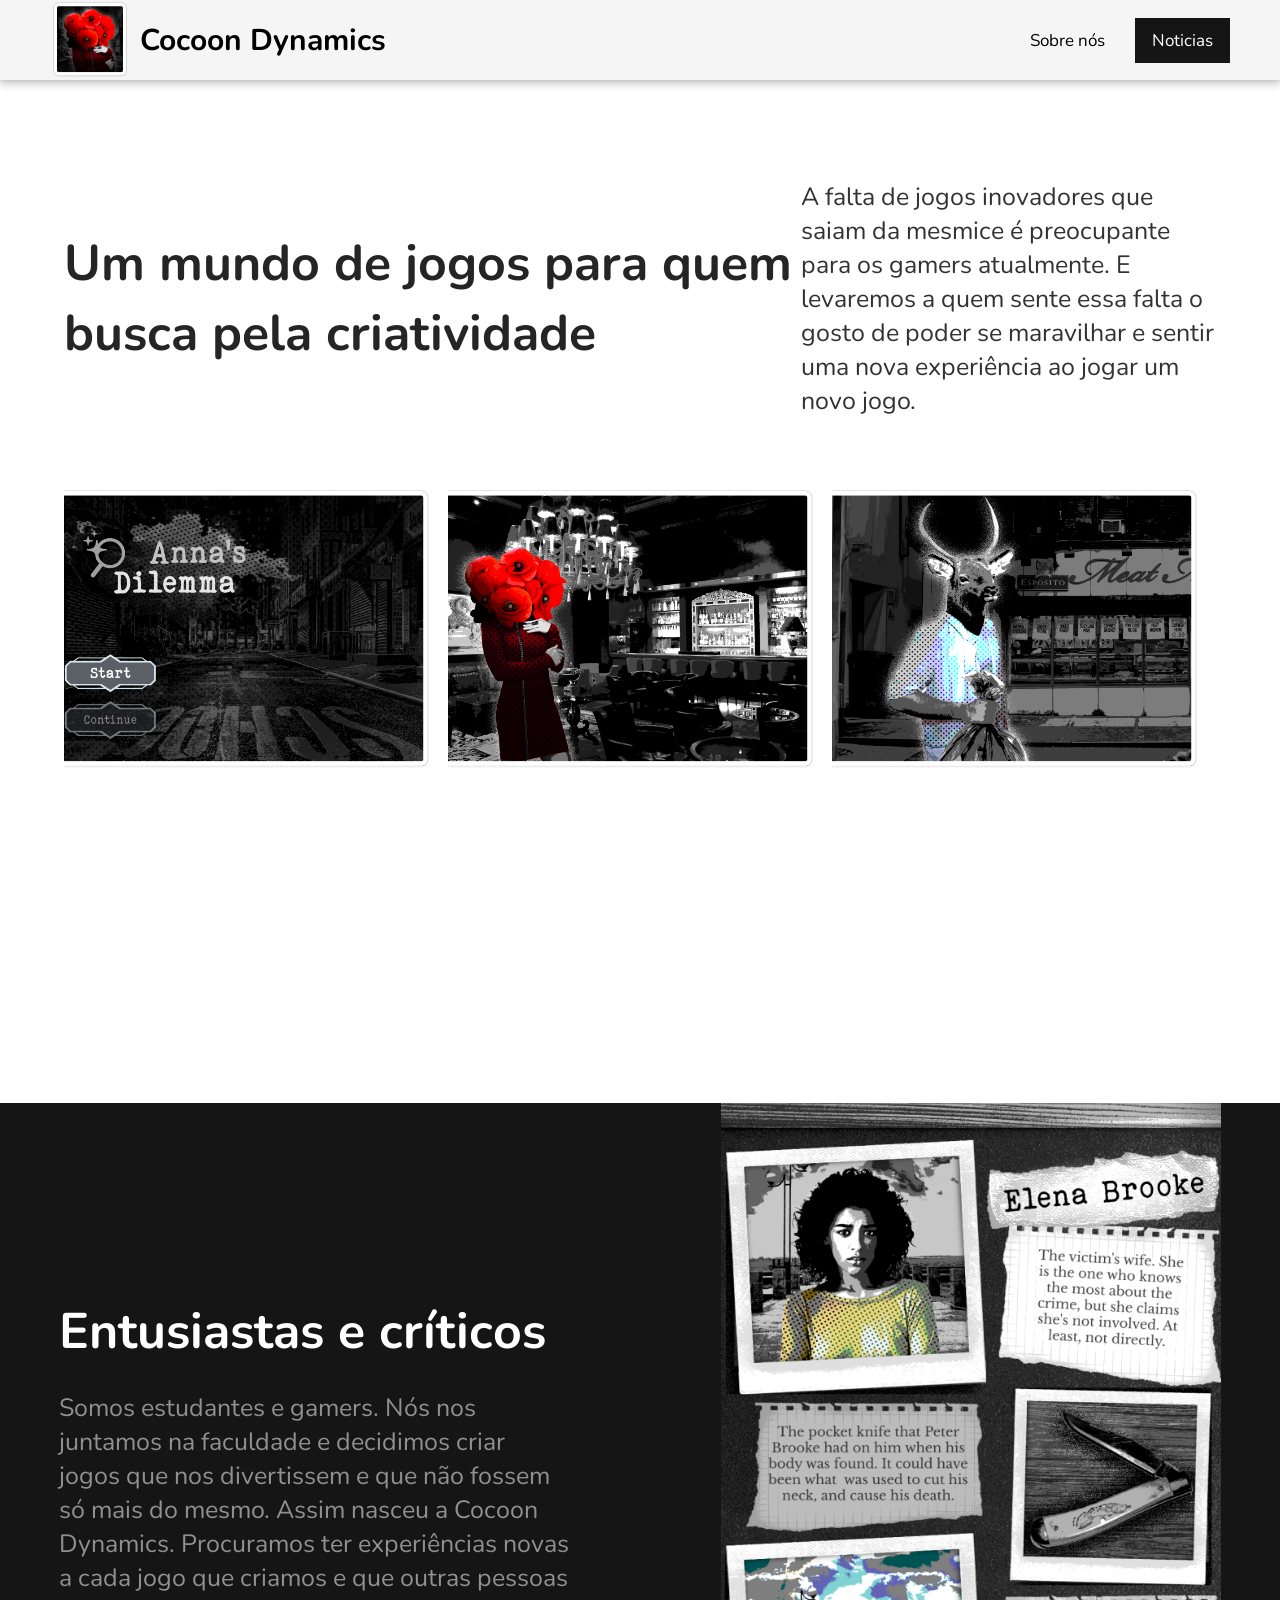
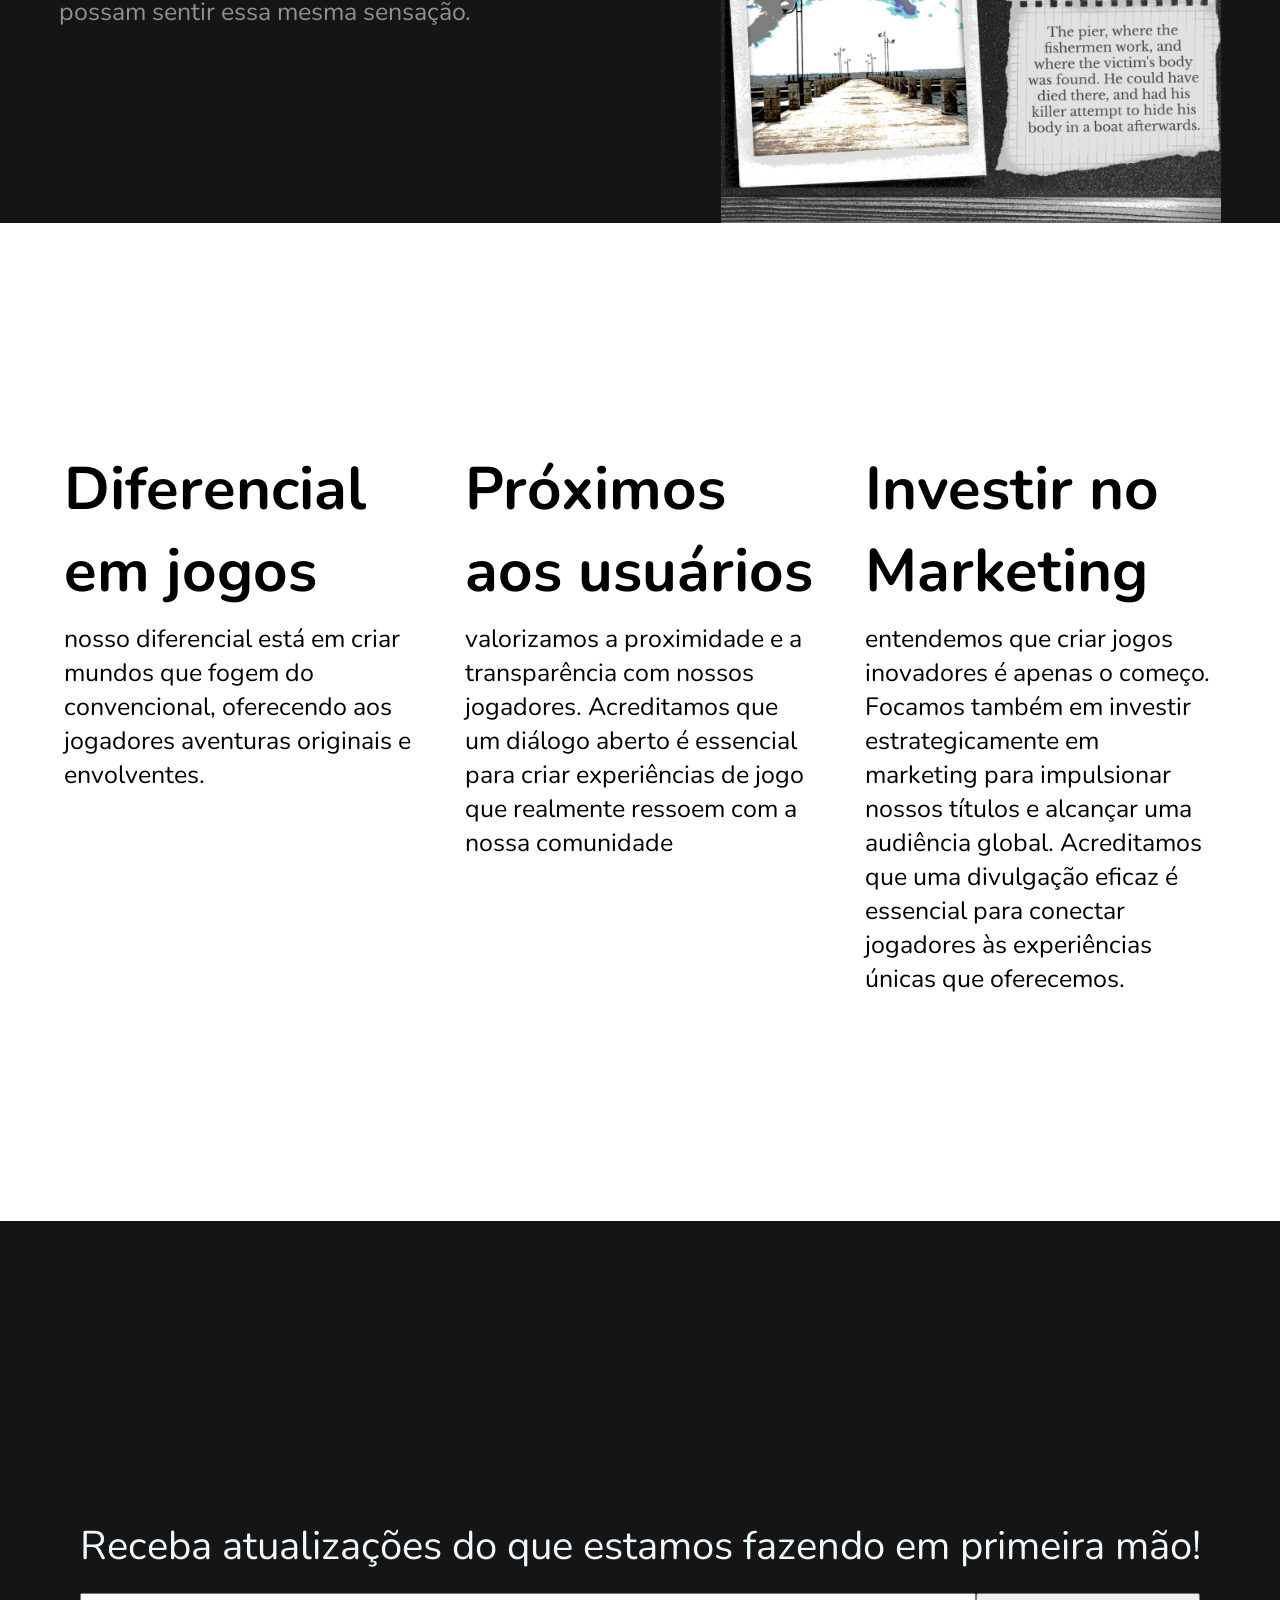
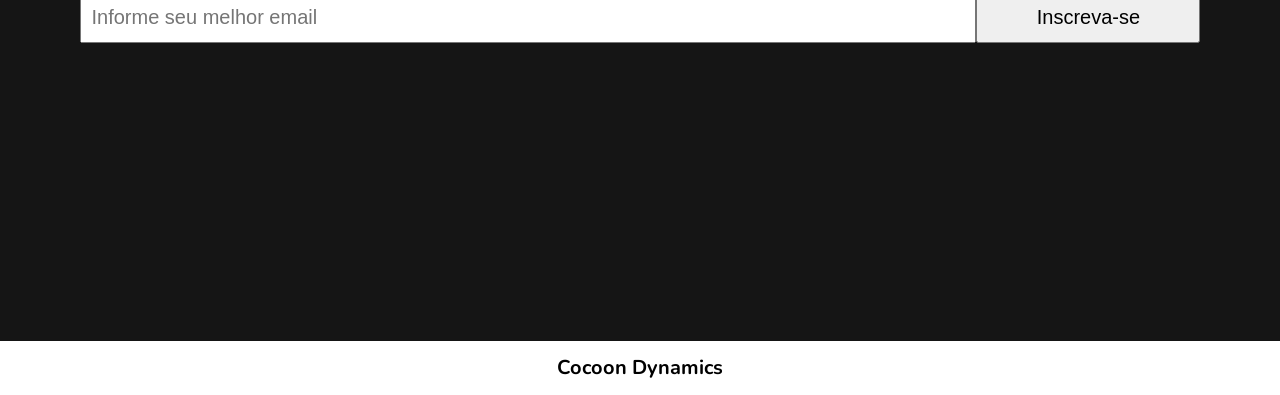
==== commit 76661034: "Alterando virgula" ====
--- a/index.html
+++ b/index.html
@@ -55,7 +55,7 @@
           <div class="about-text">
             <h2>Entusiastas e críticos</h2>
             <p>
-              Somos estudantes e gamers; nós nos juntamos na faculdade e decidimos criar jogos que nos divertissem e que não fossem só mais do mesmo. Assim nasceu a Cocoon Dynamics. Procuramos ter experiências novas a cada jogo que criamos e que outras pessoas possam sentir essa mesma sensação.
+              Somos estudantes e gamers. Nós nos juntamos na faculdade e decidimos criar jogos que nos divertissem e que não fossem só mais do mesmo. Assim nasceu a Cocoon Dynamics. Procuramos ter experiências novas a cada jogo que criamos e que outras pessoas possam sentir essa mesma sensação.
             </p>
           </div>
           <div class="about-img"></div>
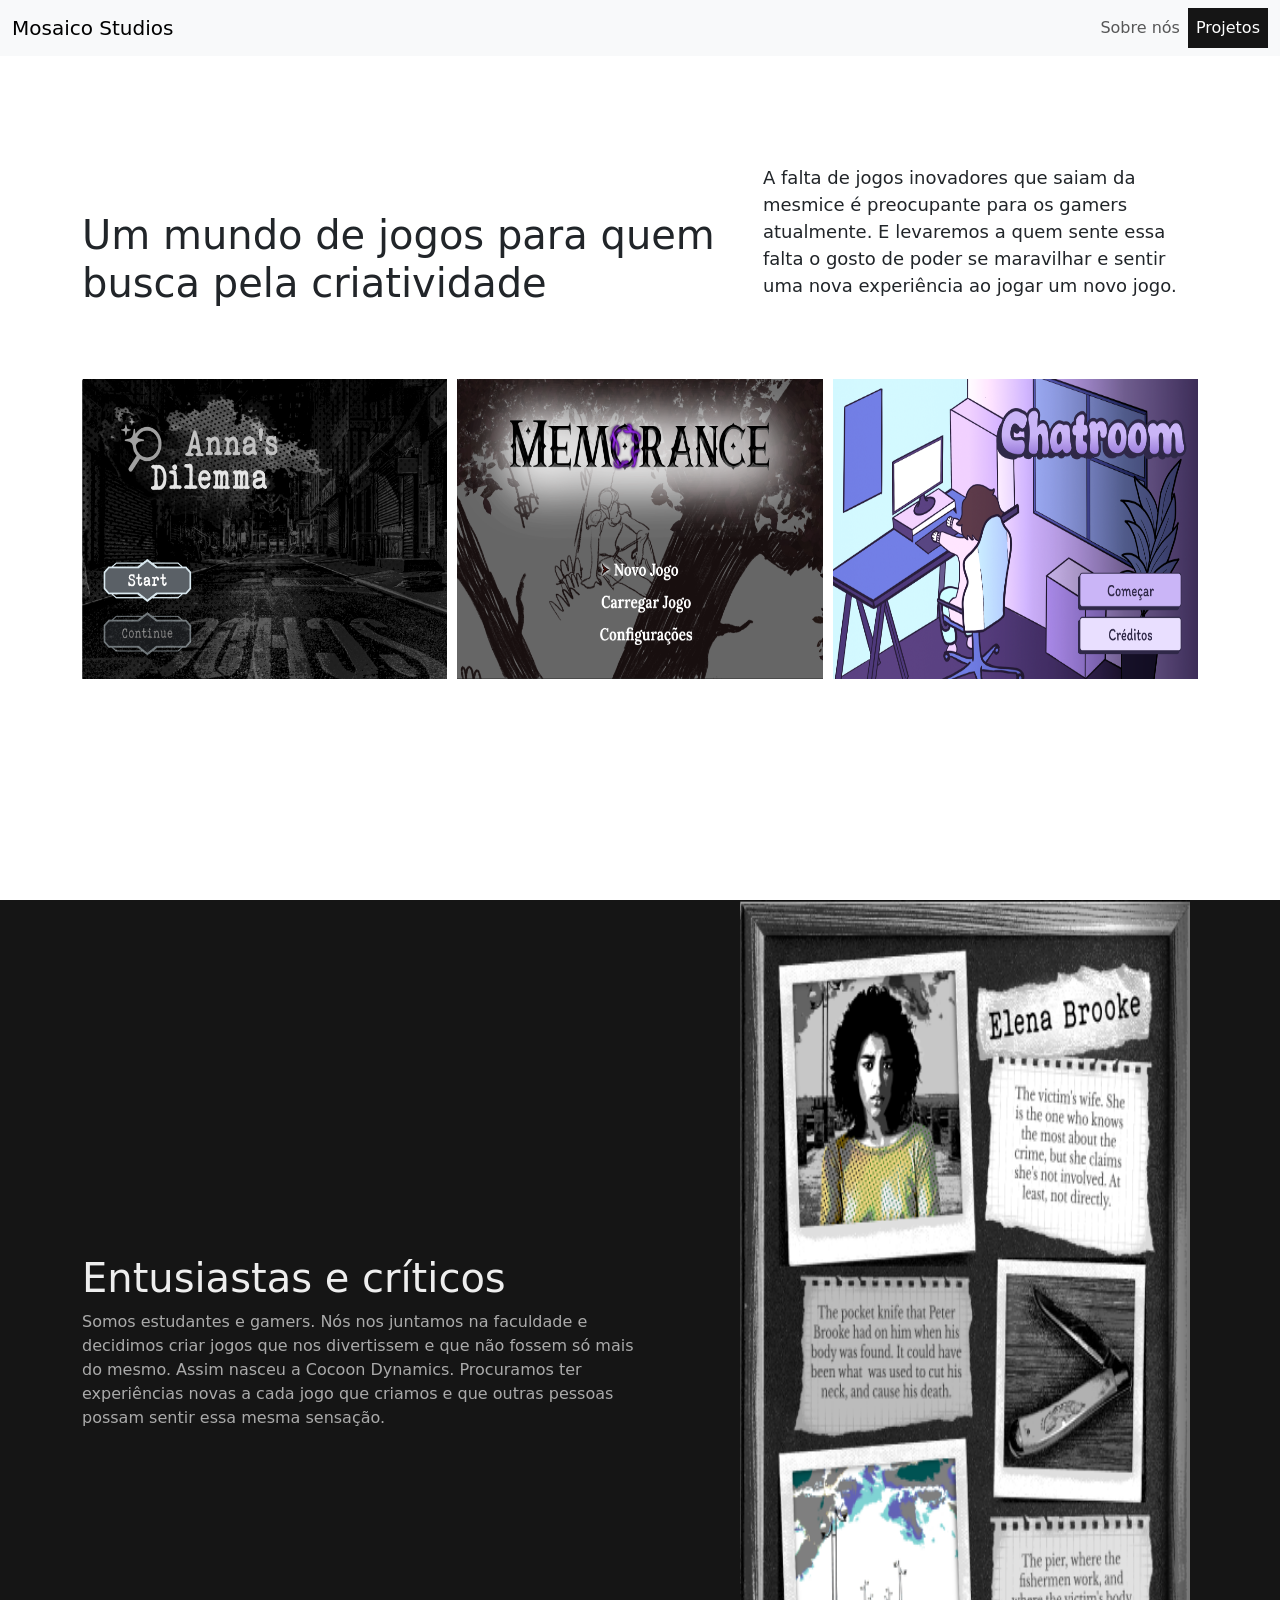
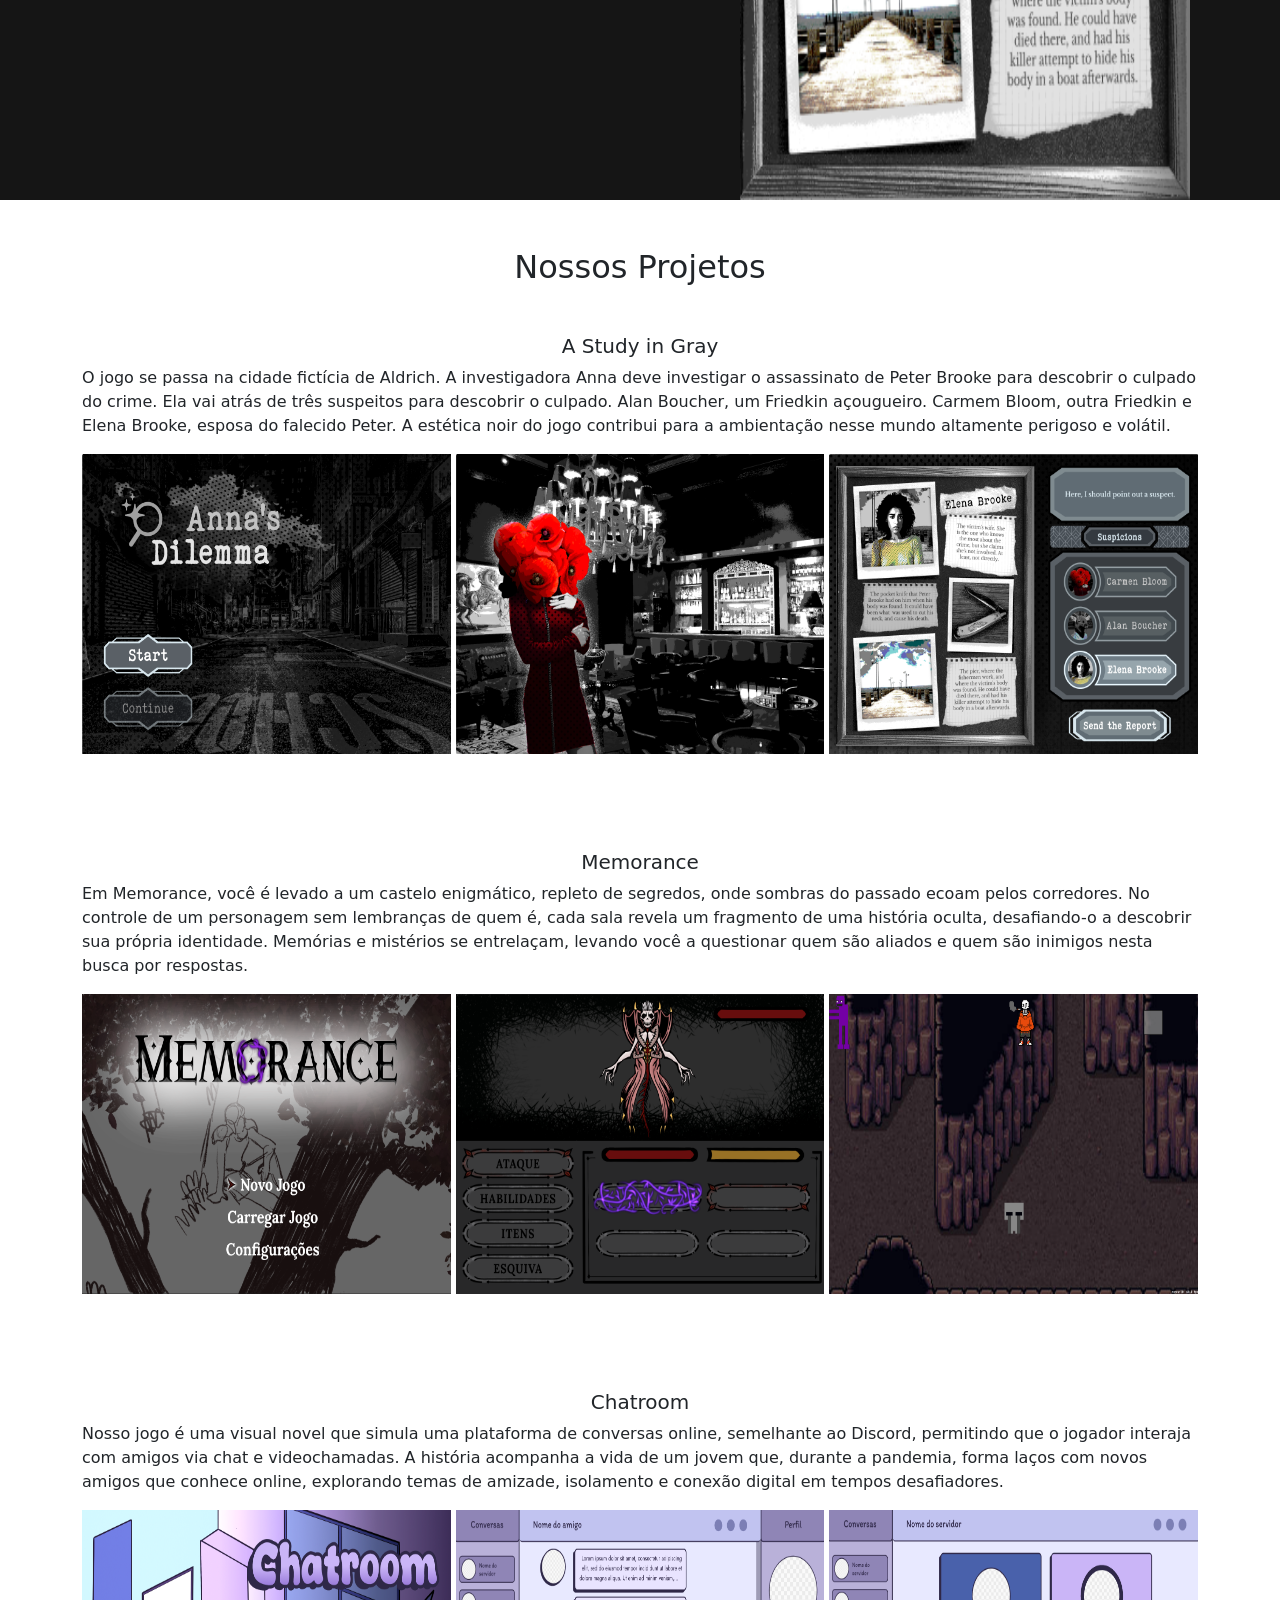
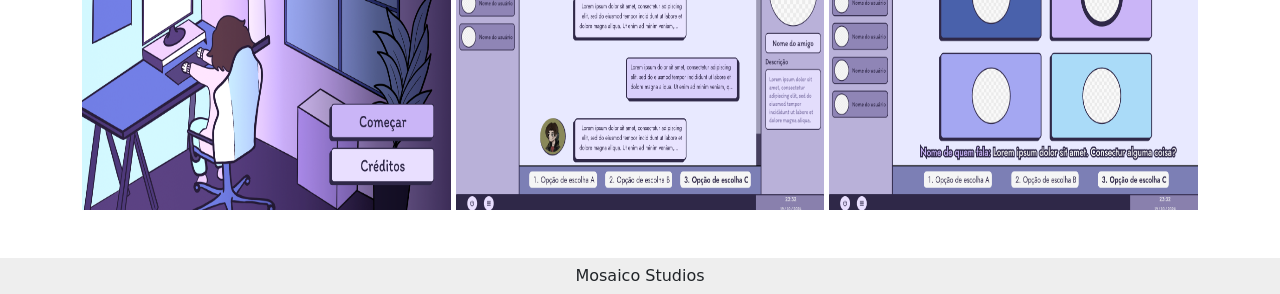
==== commit 1e2f57d0: "site mosaico studios" ====
--- a/index.html
+++ b/index.html
@@ -1,120 +1,139 @@
 <!DOCTYPE html>
 <html lang="pt-br">
-  <head>
-    <meta charset="UTF-8" />
-    <meta name="viewport" content="width=device-width, initial-scale=1.0"/>
-    <title>cocoon dynamics</title>
-    <link rel="stylesheet" href="./assets/css/style.css" />
-  </head>
-  <body>
-    <nav class="menu">
-      <div class="menu-content">
-        <div class="content-logo">
-          <img src="./assets/img/Startups1.png" alt="" />
-          <a href="#intro"><h1 style="font-size: 3rem">Cocoon Dynamics</h1></a>
+<head>
+    <meta charset="UTF-8">
+    <meta name="viewport" content="width=device-width, initial-scale=1.0">
+    <title>mosaico studios</title>
+    <link rel="stylesheet" href="/assets/css/style.css">
+    <link href="https://cdn.jsdelivr.net/npm/bootstrap@5.3.3/dist/css/bootstrap.min.css" rel="stylesheet" integrity="sha384-QWTKZyjpPEjISv5WaRU9OFeRpok6YctnYmDr5pNlyT2bRjXh0JMhjY6hW+ALEwIH" crossorigin="anonymous">
+</head>
+<body>
+    <nav class="navbar navbar-expand-lg bg-body-tertiary" style="position: fixed; width: 100%;">
+        <div class="container-fluid">
+          <a class="navbar-brand" href="#home">Mosaico Studios</a>
+          <button class="navbar-toggler" type="button" data-bs-toggle="collapse" data-bs-target="#navbarNav" aria-controls="navbarNav" aria-expanded="false" aria-label="Toggle navigation">
+            <span class="navbar-toggler-icon"></span>
+          </button>
+          <div class="collapse navbar-collapse justify-content-end" id="navbarNav">
+            <ul class="navbar-nav">
+              <li class="nav-item">
+                <a class="nav-link" href="#about">Sobre nós</a>
+              </li>
+              <li class="nav-item">
+                <a class="nav-link box-link" href="#projects">Projetos</a>
+              </li>
+            </ul>
+          </div>
         </div>
+      </nav>
 
-        <ul>
-          <a href="#about"><li>Sobre nós</li></a>
-          <a href="#news" class="bt-menu-contact"><li>Noticias</li></a>
-        </ul>
-      </div>
-    </nav>
-
-    <section id="intro" class="section main-bg">
-      <div class="main-content">
-        <div class="intro-content">
-          <div class="intro-text-content">
-            <h2>Um mundo de jogos para quem busca pela criatividade</h2>
-            <p>
-              A falta de jogos inovadores que saiam da mesmice é preocupante para os gamers atualmente. E levaremos a quem sente essa falta o gosto de poder se maravilhar e sentir uma nova experiência ao jogar um novo jogo.
-            </p>
-          </div>
-              <div class="img-column">
-                <div class="clearfix">
-                  <img src="./assets/img/Startups2.png" alt="" />
-                </div>
-                <div class="clearfix">
-                  <img src="./assets/img/Startups3.png" alt="" />
-                </div>
-                <div class="clearfix">
-                  <img src="./assets/img/Startups4.png" alt="" />
-                </div>
-              </div>
+    <div class="container home" id="home">
+        <div class="d-flex home-text-content align-items-end" style="height: 35vh; gap: 30px;">
+            <h1 class="col-lg-7">Um mundo de jogos para quem busca pela criatividade</h1>
+            <p style="font-size: 18px;">A falta de jogos inovadores que saiam da mesmice é preocupante para os gamers atualmente. E levaremos a quem sente essa falta o gosto de poder se maravilhar e sentir uma nova experiência ao jogar um novo jogo.</p>
         </div>
-      </div>
-
-    </section>
-
-    <div id="about"></div>
-    <section
-      class="section secondary-bg about-section"
-      style="position: relative; margin-top: 8rem;"
-    >
-        <div class="content-about">
-          <div class="about-text">
-            <h2>Entusiastas e críticos</h2>
-            <p>
-              Somos estudantes e gamers. Nós nos juntamos na faculdade e decidimos criar jogos que nos divertissem e que não fossem só mais do mesmo. Assim nasceu a Cocoon Dynamics. Procuramos ter experiências novas a cada jogo que criamos e que outras pessoas possam sentir essa mesma sensação.
-            </p>
-          </div>
-          <div class="about-img"></div>
-        </div>
-    </section>
-
-    <section id="about2" class="section main-bg">
-      <div class="main-content">
-        <div class="content">
-            <div style="flex: 1;">
-              <h3>Diferencial em jogos</h3>
-              <p>
-                nosso diferencial está em criar mundos que fogem do convencional, oferecendo aos jogadores aventuras originais e envolventes.
-              </p>
+        <div class="d-flex home-image-content mt-5 pt-3">
+            <div class="img-box">
+                <img src="/assets/img/asig-menu.png">
             </div>
-            <div style="flex: 1;">
-              <h3>Próximos aos usuários</h3>
-              <p>
-                valorizamos a proximidade e a transparência com nossos jogadores. Acreditamos que um diálogo aberto é essencial para criar experiências de jogo que realmente ressoem com a nossa comunidade
-              </p>
+            <div class="img-box">
+                <img src="/assets/img/memorance-menu.png">
             </div>
-            <div style="flex: 1;">
-              <h3>Investir no Marketing</h3>
-              <p>
-                entendemos que criar jogos inovadores é apenas o começo. Focamos também em investir estrategicamente em marketing para impulsionar nossos títulos e alcançar uma audiência global. Acreditamos que uma divulgação eficaz é essencial para conectar jogadores às experiências únicas que oferecemos.
-              </p>
+            <div class="img-box">
+                <img src="/assets/img/chatroom-menu.png">
             </div>
         </div>
-      </div>
-    </section>
+    </div>
+        
+    <div class="about" id="about">
+        <div class="container">
+            <div class="d-flex h-100">
+                <div class="col-6 about-text-content d-flex flex-column h-100 justify-content-center">
+                    <h1 style="color: #eeeeee;">Entusiastas e críticos</h1>
+                    <p style="color: #aaaaaa;">Somos estudantes e gamers. Nós nos juntamos na faculdade e decidimos criar jogos que nos divertissem e que não fossem só mais do mesmo. Assim nasceu a Cocoon Dynamics. Procuramos ter experiências novas a cada jogo que criamos e que outras pessoas possam sentir essa mesma sensação.</p>
+                </div>
+                <div class="about-image-content col-6">
+                    <div class="about-image-box">
+                        <img src="/assets/img/about-img.png" alt="">
+                    </div>
+                </div>
+            </div>
+        </div>
+    </div>
 
-    <section id="news" class="section secondary-bg">
-      <div class="main-content">
-        <div class="news-content">
-          <div>
-            <form action="#">
-              <label for="email"
-                >Receba atualizações do que estamos fazendo em primeira
-                mão!</label
-              >
-              <div>
-                <input
-                  type="email"
-                  name="email"
-                  id="email"
-                  placeholder="Informe seu melhor email"
-                />
-                <input type="submit" value="Inscreva-se" />
-              </div>
-            </form>
-          </div>
+    <div class="container projects" id="projects" style="height: auto;">
+        <h2 class="text-center m-5">Nossos Projetos</h2>
+        <div>
+            <h5 class="text-center">A Study in Gray</h5>
+            <p>O jogo se passa na cidade fictícia de Aldrich. A investigadora Anna deve investigar o assassinato de Peter Brooke para descobrir o culpado do crime. Ela vai atrás de três suspeitos para descobrir o culpado. Alan Boucher, um Friedkin açougueiro. Carmem Bloom, outra Friedkin e Elena Brooke, esposa do falecido Peter. A estética noir do jogo contribui para a ambientação nesse mundo altamente perigoso e volátil.</p>
+            <div class="d-flex" style="gap: 5px;">
+                <div class="img-box">
+                    <img src="/assets/img/asig-menu.png" alt="">
+                </div>
+                <div class="img-box">
+                    <img src="/assets/img/asig-img2.png" alt="">
+                </div>
+                <div class="img-box">
+                    <img src="/assets/img/asig-img3.png" alt="">
+                </div>
+            </div>
         </div>
-      </div>
-    </section>
+        <div>
+            <h5 class="text-center mt-5 pt-5">Memorance</h5>
+            <p>Em Memorance, você é levado a um castelo enigmático, repleto de segredos, onde sombras do passado ecoam pelos corredores. No controle de um personagem sem lembranças de quem é, cada sala revela um fragmento de uma história oculta, desafiando-o a descobrir sua própria identidade. Memórias e mistérios se entrelaçam, levando você a questionar quem são aliados e quem são inimigos nesta busca por respostas.</p>
+            <div class="d-flex about-flex" style="gap: 5px;">
+                <div class="img-box">
+                    <img src="/assets/img/memorance-menu.png" alt="">
+                </div>
+                <div class="img-box">
+                    <img src="/assets/img/memorance-img2.png" alt="">
+                </div>
+                <div class="img-box">
+                    <img src="/assets/img/memorance-img3.png" alt="">
+                </div>
+            </div>
+        </div>
+        <div class="mb-5">
+            <h5 class="text-center mt-5 pt-5">Chatroom</h5>
+            <p>Nosso jogo é uma visual novel que simula uma plataforma de conversas online, semelhante ao Discord, permitindo que o jogador interaja com amigos via chat e videochamadas. A história acompanha a vida de um jovem que, durante a pandemia, forma laços com novos amigos que conhece online, explorando temas de amizade, isolamento e conexão digital em tempos desafiadores.</p>
+            <div class="d-flex" style="gap: 5px;">
+                <div class="img-box">
+                    <img src="/assets/img/chatroom-menu.png" alt="">
+                </div>
+                <div class="img-box">
+                    <img src="/assets/img/chatroom-img2.png" alt="">
+                </div>
+                <div class="img-box">
+                    <img src="/assets/img/chatroom-img3.png" alt="">
+                </div>
+            </div>
+        </div>
+    </div>
 
-    <footer class="footer">
-      <div class="footer-content">
-        <h3>Cocoon Dynamics</h3>
-      </div>
+    <footer style="background: #eeeeee;">
+        <div class="d-flex justify-content-center">
+            <h6 class="pt-2">Mosaico Studios</h6>
+        </div>
     </footer>
-  </body>
-</html>
+      
+    <script src="https://cdn.jsdelivr.net/npm/bootstrap@5.3.3/dist/js/bootstrap.bundle.min.js" integrity="sha384-YvpcrYf0tY3lHB60NNkmXc5s9fDVZLESaAA55NDzOxhy9GkcIdslK1eN7N6jIeHz" crossorigin="anonymous"></script>
+    <script>
+        let lastScrollTop = 0;
+const navbar = document.querySelector('.navbar');
+
+window.addEventListener('scroll', () => {
+  const scrollTop = window.pageYOffset || document.documentElement.scrollTop;
+
+  if (scrollTop > lastScrollTop) {
+    // Rolando para baixo
+    navbar.classList.add('hidden');
+  } else {
+    // Rolando para cima
+    navbar.classList.remove('hidden');
+  }
+  lastScrollTop = scrollTop <= 0 ? 0 : scrollTop; // Evita valores negativos
+});
+
+    </script>
+</body>
+</html>
--- a/assets/css/style.css
+++ b/assets/css/style.css
@@ -1,398 +1,130 @@
-@import url('https://fonts.googleapis.com/css2?family=Nunito:ital,wght@0,200..1000;1,200..1000&display=swap');
+.navbar {
+    transition: top 0.3s;
+    position: fixed;
+    top: 0;
+    width: 100%;
+    z-index: 1000;
+  }
+  .hidden {
+    top: -80px; /* Ajuste de acordo com a altura da sua navbar */
+  }
+  
 
-* {
-    margin: 0;
-    padding: 0;
-    box-sizing: border-box;
+.box-link {
+    background: #151515 !important;
+    color: white !important;
 }
 
-html {
-    font-size: 62.5%;
-    scroll-behavior: smooth;
+.box-link:hover {
+    background: #aaa !important;
 }
 
-li {
-    list-style: none;
+.container {
+    height: 100vh;
 }
 
-h1, h2, h3, p, li {
-    font-family: "Nunito", sans-serif;
+.home-image-content {
+    gap: 10px;
 }
 
-h1 {
-    font-size: 5.5rem;
+.img-box {
+    width: 400px;
+    height: 300px;
+    overflow: hidden;
 }
 
-h2 {
-    font-size: 5rem;
-}
-
-h3 {
-    font-size: 6rem;;
-}
-
-p {
-    font-size: 2.5rem;
-}
-
-a {
-    color: inherit;
-    text-decoration: none;
-}
-
-.menu {
-    background: rgba(245, 245, 245, 0.97);
-    position: fixed;
-    width: 100%;
-    box-shadow: 0 0 1rem 0.1rem rgb(155, 155, 155);
-    z-index: 1;
-}
-
-.menu-content {
-    display: flex;
-    justify-content: space-between;
-    align-items: center;
-    padding: 4rem 5rem;
-    height: 6rem;
-    font-size: 2rem;
-}
-
-.menu-content ul {
-    display: flex;
-    justify-content: space-between;
-    align-items: center;
-    gap: 30px;
-    font-size: 1.7rem;
-}
-
-.menu-content .bt-menu-contact {
-    background: #151515;
-    color: white;
-    width: 9.5rem;
-    height: 4.5rem;
-    display: flex;
-    justify-content: center;
-    align-items: center;
-}
-
-.menu-content a {
-    transition: ease-in-out 100ms;
-}
-
-.menu-content a:hover {
-    opacity: 0.4;
-}
-
-.content-logo {
-    display: flex;
-    justify-content: center;
-    align-items: center;
-}
-
-.content-logo img {
-    position: absolute;
-    left: 0;
-    width: 18rem;
-    height: auto;
-    object-fit: cover;
-}
-
-.content-logo a {
-    margin-left: 9rem;
-}
-
-.section {
-    min-height: 80vh;
-}
-
-.main-content {
-    max-width: 90%;
-    margin: 0 auto;
-    padding: 20vh 0;
-    min-height: 70vh;
-}
-
-.main-bg h1,
-.main-bg h2,
-.main-bg h3,
-.main-bg p {
-    color: black;
-}
-
-.secondary-bg {
-    background: #151515;
-}
-
-.secondary-bg h1,
-.secondary-bg h2,
-.secondary-bg h3 {
-    color: white;
-}
-
-.intro-text-content {
-    display: flex;
-    max-width: 100%;
-    align-items: center;
-    justify-content: space-between;
-}
-
-.intro-text-content h2 {
-    max-width: 70%;
-    color: #252525;
-    line-height: 7rem;
-}
-
-.intro-text-content p {
-    max-width: 36%;
-    color: rgb(50, 50, 50);
-}
-
-.grid-intro {
-    display: grid;
-    grid-template-columns: 1fr 1fr 1fr;
-    gap: 1rem;
-    max-height: 50rem;
-    max-width: 100%;
-}
-
-.img-column {
-    max-width: 100%;
-    display: flex;
-}
-
-.img-column div {
-    max-width: calc(100% / 3);
-}
-
-.img-column div img {
-    max-width: 140%;
-    object-fit: cover;
-    object-position: -10rem;
-}
-
-.grid-intro .img-column img {
-
-    max-width: 100%;
-    min-width: 90rem;
-    max-height: 100%;
-    object-fit: cover;
-    overflow-x: hidden;
-}
-
-.grid-about {
-    gap: 21%;
-    display: grid;
-    grid-template-columns: 1fr 1fr;
-    height: 100%;
-}
-
-.content {
-    display: flex;
-    gap: 5rem;
-}
-
-.about-text {
-    max-width: 40%;
-}
-
-.about-text p {
-    padding-top: 2.5rem;
-    color: #909090;
-}
-
-.content-about {
-    height: 80vh;
-    display: flex;
-    flex-direction: row;
-    justify-content: center;
-    align-items: center;
-    gap: 15rem;
-}
-
-.about-img {
-    background: #fff url('../img/Startups5.png');
-    background-position: 128rem center;
-    background-size: 158rem;
-    width: 50rem;
-    height: 100%;
-}
-
-.content {
-    max-width: 100%;
-    padding: 5vh 0;
-}
-
-.content div h3 {
-    margin-bottom: 1rem;
-}
-
-.content .grid-intro div {
-    padding: 0 3rem;
-}
-
-.content .grid-intro div h3 {
-    padding-bottom: 1rem;
-}
-
-.news-content {
-    min-height: 40vh;
-    display: flex;
-    flex-direction: column;
-    align-items: center;
-    justify-content: center;
-}
-
-.news-content div {
-    display: flex;
-    flex-direction: column;
-}
-
-.news-content label {
-    font-size: 4rem;
-    color: aliceblue;
-    font-family: "Nunito", sans-serif;
-}
-
-.news-content div div {
-    display: flex;
-    flex-direction: row;
-    margin-top: 2rem;
-}
-
-.news-content div div input[type="submit"] {
-    width: 20%;
-    cursor: pointer;
-}
-
-.news-content input {
-    width: 80%;
-    height: 5rem;
-    outline: none;
-    padding: 0 1rem;
-    font-size: 2rem;
-}
-
-.footer {
-    max-width: 100vw;
-    height: 6vh;
-}
-
-.footer-content {
-    display: flex;
-    justify-content: center;
-    align-items: center;
+.img-box img {
     height: 100%;
     width: 100%;
 }
 
-.footer-content h3 {
-    font-size: 2rem;
+.about {
+    overflow: hidden;
+    margin: 0;
+    padding: 0;
+    width: 100vw;
+    background: #151515;
 }
 
-@media (max-width: 800px) {
+.about-image-box {
+    height: 100vh;
+    width: 450px;
+}
 
-    h2 {
-        font-size: 4rem;
+.about-image-box img {
+    height: 100%;
+    width: 100%;
+}
+
+.about .container>.d-flex {
+    gap: 100px;
+}
+
+@media (max-width: 1200px) {
+    .home-text-content {
+        margin-top: 50px;
+    }
+}
+
+@media (max-width: 720px) {
+    .img-box {
+        height: 200px;
+    }
+}
+
+@media (max-width: 991px) {
+    .box-link {
+        background: none !important;
+        color: #5d5d5d !important;
+    }
+    .box-link:hover {
+        background: none !important;
+        color: black !important;
+    }
+    
+    .home-text-content {
+        flex-direction: column;
+        align-items: start;
+        margin-top: 100px;
     }
 
-    h3 {
-        font-size: 4rem;
+    .home-image-content {
+        margin-top: 10px !important;
+    }
+}
+
+@media (max-width: 1130px) {
+    .about-image-box {
+        width: 350px;
+    }
+}
+@media (max-width: 930px) {
+    .about-image-box {
+        width: 300px;
+    }
+}
+@media (max-width: 830px) {
+    .about-image-box {
+        margin-top: 100px;
+        width: 250px;
+        height: 400px;
+    }
+}
+@media (max-width: 730px) {
+    .about-image-box {
+        margin-top: 150px;
+        width: 200px;
+        height: 300px;
+    }
+}
+@media (max-width: 630px) {
+    .about-image-box {
+        margin-top: 180px;
+        width: 133px;
+        height: 250px;
     }
 
-    p {
-        font-size: 1.6rem;
+    .about-flex {
+        gap: 0px !important;
     }
-
-    .menu-content {
-        padding: 4rem 1rem;
-        gap: 2rem;
-    }
-
-    .menu-content a h1 {
-        font-size: 1.5rem !important;
-    }
-
-    .menu-content a li {
-        font-size: 1.2rem;
-    }
-
-    .content-logo img {
-        width: 10rem;
-    }
-
-    #intro .main-content {
-        padding: 0;
-        padding-top: 15vh;
-    }
-
-    .main-content {
-        padding: 5vh 0;
-    }
-    
-    .intro-text-content {
-        flex-direction: column;
-    }
-
-    .intro-text-content h2 {
-        line-height: normal;
-        font-size: 3.5rem;
-        max-width: 100%;
-        margin-bottom: 1rem;
-    }
-
-    .intro-text-content p {
-        max-width: 100%;
-    }
-
-    .intro-content {
-        display: flex;
-        flex-direction: column;
-        justify-content: center;
-    }
-
-    .img-column {
-        flex-direction: column;
-    }
-
-    .img-column .clearfix {
-        max-width: 100%;
-    }
-    
-    .img-column .clearfix img {
-        max-width: 100%;
-        object-position: center;
-    }
-
-    .content-about {
-        flex-direction: column;
-        gap: 0;
-        padding: 5vh 5vw;
-    }
-
-    .about-text {
-        min-width: 100%;
-        padding-bottom: 3rem;
-    }
-
-    .about-img {
-        background-size: 90rem;
-        background-position: 75rem 55rem;
-        max-width: 100%;
-    }
-
-    .content {
-        flex-direction: column;
-    }
-
-    .news-content {
-        min-height: 60vh;
-    }
-
-    .news-content label {
-        font-size: 2rem;
-    }
-
-    .news-content input {
-        font-size: 1rem;
-    }
-}+}
